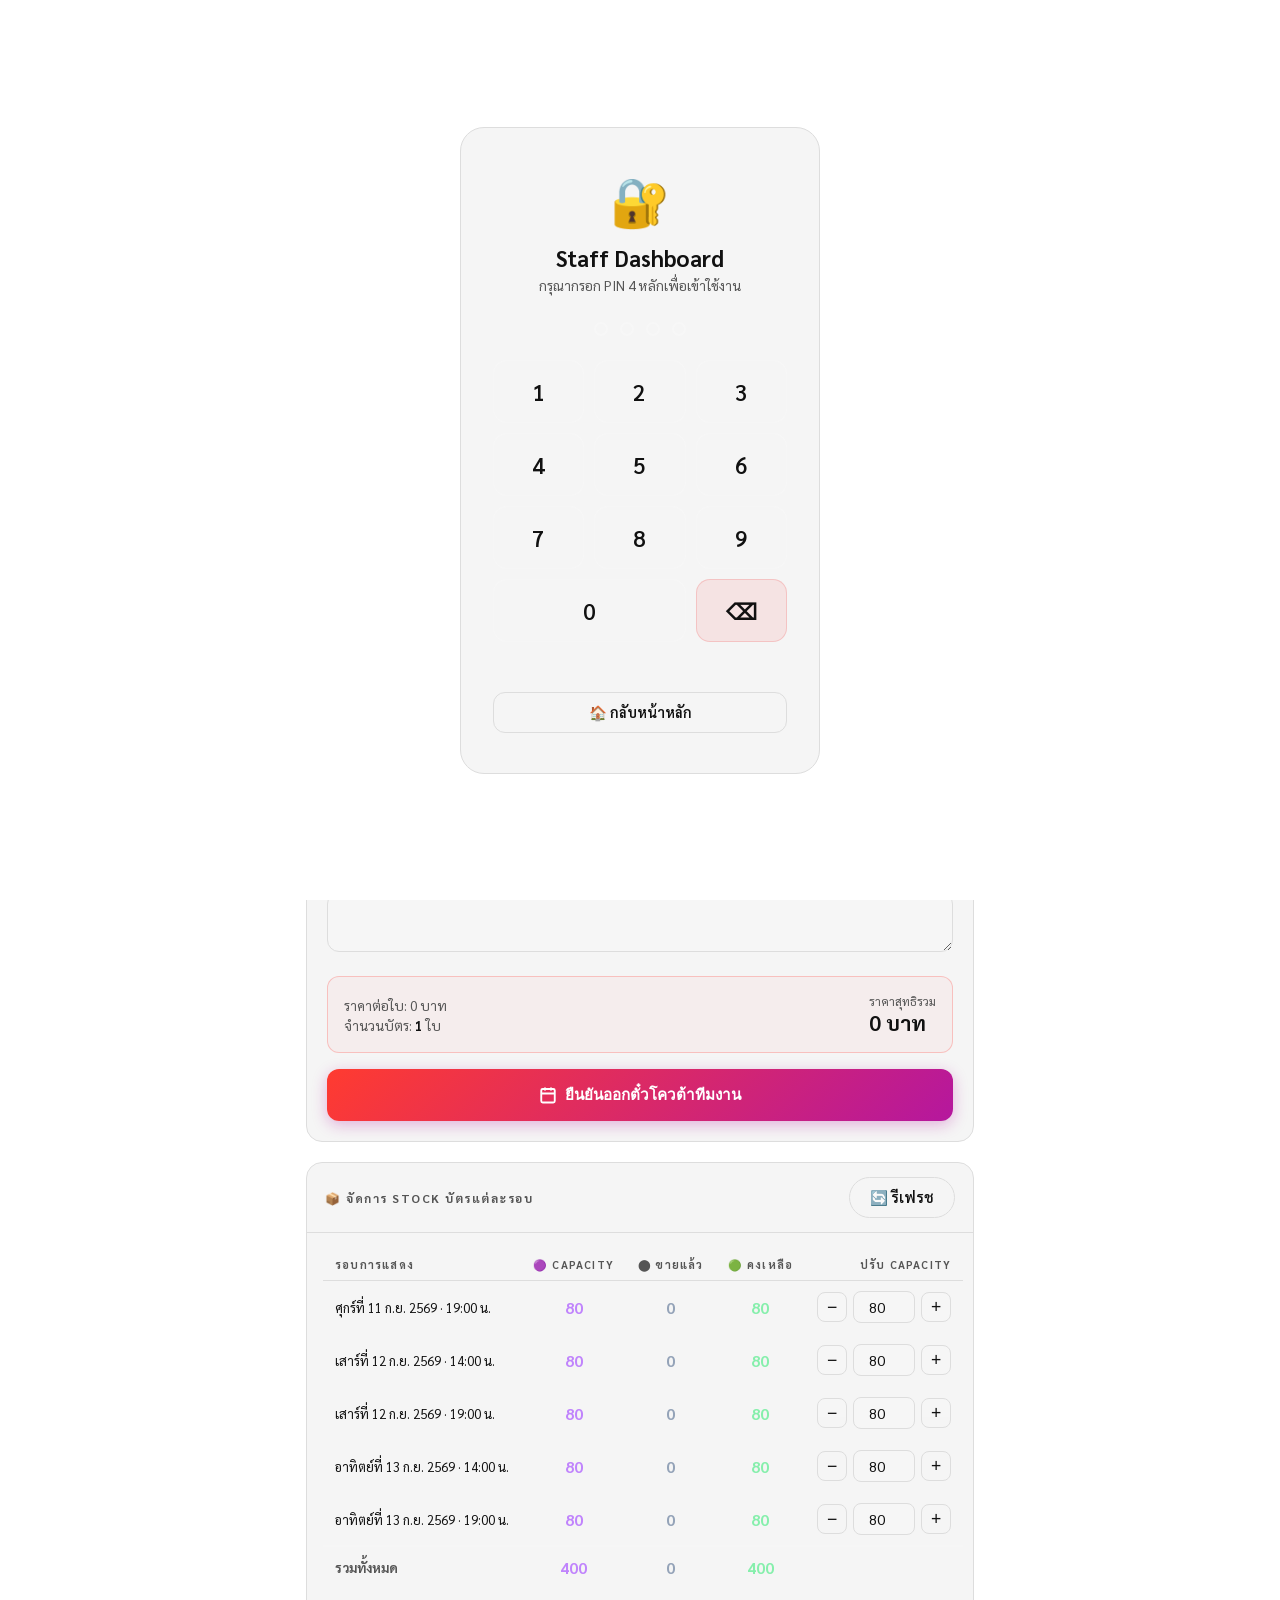
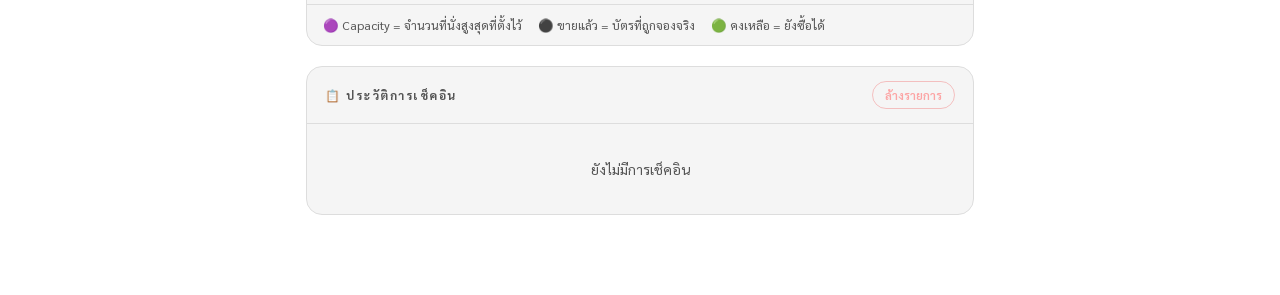
==== staff.html @ ccdaad59 "Set default capacity to 80 seats per slot across all show rounds" ====
<!DOCTYPE html>
<html lang="th">
<head>
  <meta charset="UTF-8" />
  <meta name="viewport" content="width=device-width, initial-scale=1.0" />
  <meta name="theme-color" content="#ffffff" />
  <meta name="apple-mobile-web-app-capable" content="yes" />
  <meta name="apple-mobile-web-app-status-bar-style" content="default" />
  <title>🔐 Staff Check-in — AFTER 6 มรดก 6 ตุลา</title>
  <meta name="robots" content="noindex, nofollow" />
  <link rel="preconnect" href="https://fonts.googleapis.com" />
  <link rel="preconnect" href="https://fonts.gstatic.com" crossorigin />
  <link href="https://fonts.googleapis.com/css2?family=Sarabun:wght@300;400;500;600;700&display=swap" rel="stylesheet" />
  <script src="assets/qrcodejs.min.js"></script>

  <style>
    :root {
      --bg: #ffffff; --surface: #f5f5f5; --border: #dddddd;
      --purple: #ff3b30; --purple-light: #ff6b60; --gold: #000000; --gold-light: #111111;
      --success: #22c55e; --warning: #f59e0b; --error: #ef4444;
      --text: #111111; --muted: #555555; --radius: 16px;
      --transition: all 0.3s cubic-bezier(0.4,0,0.2,1);
    }
    *, *::before, *::after { box-sizing: border-box; margin: 0; padding: 0; }
    body { font-family: 'Sarabun', sans-serif; background: var(--bg); color: var(--text); min-height: 100vh; }

    /* ══ PIN OVERLAY ══════════════════════════════════════════════ */
    #pin-overlay {
      position: fixed; inset: 0; z-index: 9999;
      background: #ffffff;
      display: flex; align-items: center; justify-content: center;
    }
    #pin-overlay.hidden { display: none; }
    .pin-box {
      width: 100%; max-width: 360px; padding: 40px 32px;
      background: var(--surface); border: 1px solid var(--border);
      border-radius: 24px; text-align: center;
      animation: pinFadeIn 0.5s ease;
    }
    @keyframes pinFadeIn { from { opacity:0; transform:translateY(20px); } to { opacity:1; transform:none; } }
    .pin-icon { font-size: 3rem; margin-bottom: 12px; }
    .pin-title { font-size: 1.4rem; font-weight: 700; color: var(--gold-light); margin-bottom: 4px; }
    .pin-sub   { font-size: 0.85rem; color: var(--muted); margin-bottom: 28px; }
    .pin-dots  { display: flex; justify-content: center; gap: 12px; margin-bottom: 24px; }
    .pin-dot   { width: 14px; height: 14px; border-radius: 50%; border: 2px solid rgba(255,255,255,0.25); background: transparent; transition: all 0.2s; }
    .pin-dot.filled { background: var(--purple-light); border-color: var(--purple-light); box-shadow: 0 0 8px rgba(155,93,229,0.6); }
    .pin-dot.error  { background: var(--error); border-color: var(--error); animation: shake 0.4s ease; }
    .pin-keypad { display: grid; grid-template-columns: repeat(3,1fr); gap: 10px; margin-bottom: 16px; }
    .pin-key { background: rgba(255,255,255,0.07); border: 1px solid rgba(255,255,255,0.1); border-radius: 14px; color: var(--text); font-family: inherit; font-size: 1.4rem; font-weight: 600; padding: 16px; cursor: pointer; transition: var(--transition); }
    .pin-key:hover  { background: rgba(155,93,229,0.2); border-color: var(--purple-light); transform: translateY(-1px); }
    .pin-key:active { transform: scale(0.95); }
    .pin-key.wide   { grid-column: span 2; }
    .pin-key.del    { background: rgba(239,68,68,0.1); border-color: rgba(239,68,68,0.2); }
    .pin-error-msg  { font-size: 0.82rem; color: #fca5a5; min-height: 20px; margin-top: 4px; opacity: 0; transition: opacity 0.2s; }
    .pin-error-msg.show { opacity: 1; }
    @keyframes shake { 0%,100%{transform:none} 20%,60%{transform:translateX(-5px)} 40%,80%{transform:translateX(5px)} }

    /* ══ HEADER ════════════════════════════════════════════════ */
    .staff-header {
      position: sticky; top: 0; z-index: 100;
      background: rgba(13,7,24,0.96); backdrop-filter: blur(20px);
      border-bottom: 1px solid var(--border); padding: 14px 20px;
      display: flex; align-items: center; justify-content: space-between; gap: 12px;
    }
    .staff-logo {
      font-size: 1rem; font-weight: 700;
      display: inline-flex; align-items: center; gap: 6px;
      position: absolute;
      left: 50%;
      top: 50%;
      transform: translate(-50%, -50%);
      white-space: nowrap;
    }
    .logo-emoji {
      -webkit-text-fill-color: initial !important;
      background: none !important;
      background-clip: initial !important;
      -webkit-background-clip: initial !important;
      display: inline-block;
    }
    .logo-text {
      color: var(--gold-light);
      display: inline-block;
    }
    .logo-short { display: none; }
    .staff-badge { background: rgba(239,68,68,0.15); border: 1px solid rgba(239,68,68,0.3); color: #fca5a5; padding: 4px 12px; border-radius: 50px; font-size: 0.72rem; font-weight: 700; }
    .staff-link  { color: var(--muted); font-size: 0.82rem; text-decoration: none; padding: 6px 14px; border: 1px solid var(--border); border-radius: 50px; transition: var(--transition); }
    .staff-link:hover { color: var(--text); border-color: var(--purple-light); }

    @media (max-width: 600px) {
      .staff-header {
        display: grid;
        grid-template-columns: 1fr 1fr;
        gap: 12px;
        padding: 12px 10px;
        position: relative;
      }
      .staff-logo {
        grid-column: 1 / -1;
        justify-content: center;
        position: static;
        transform: none;
        font-size: 1.05rem;
        margin-bottom: 2px;
      }
      .logo-full { display: inline !important; }
      .logo-short { display: none !important; }
      .staff-link { font-size: 0.75rem; padding: 4px 10px; }
      .staff-badge { font-size: 0.65rem; padding: 2px 8px; }
      .sync-badge span { display: none; }
      .sync-badge { padding: 6px; border-radius: 50%; }
    }

    /* ══ MAIN ══════════════════════════════════════════════════ */
    .staff-main { max-width: 700px; margin: 0 auto; padding: 24px 16px 80px; display: flex; flex-direction: column; gap: 20px; }

    /* ══ STATS ═════════════════════════════════════════════════ */
    .stats-bar { display: grid; grid-template-columns: repeat(4,1fr); gap: 10px; }
    @media(max-width:500px){ .stats-bar { grid-template-columns: repeat(2,1fr); } }
    .stat-card {
      background: var(--surface); border: 1px solid var(--border); border-radius: var(--radius);
      padding: 16px 12px; text-align: center; backdrop-filter: blur(10px);
      cursor: pointer; transition: var(--transition); user-select: none;
    }
    .stat-card:hover { transform: translateY(-3px); box-shadow: 0 8px 24px rgba(0,0,0,0.3); }
    .stat-card:active { transform: scale(0.97); }
    .stat-num   { font-size: 2.2rem; font-weight: 700; line-height: 1; }
    .stat-label { font-size: 0.72rem; color: var(--muted); margin-top: 4px; }
    .stat-hint  { font-size: 0.62rem; color: var(--muted); margin-top: 6px; opacity: 0.7; }
    .stat-total .stat-num     { color: #c084fc; }
    .stat-checked .stat-num   { color: #86efac; }
    .stat-remaining .stat-num { color: var(--gold-light); }
    .stat-cancelled .stat-num { color: #fca5a5; }

    /* ══ CARDS ═════════════════════════════════════════════════ */
    .card { background: var(--surface); border: 1px solid var(--border); border-radius: var(--radius); backdrop-filter: blur(10px); overflow: hidden; }
    .card-header { padding: 14px 18px; border-bottom: 1px solid var(--border); display: flex; align-items: center; justify-content: space-between; }
    .card-title  { font-size: 0.75rem; font-weight: 700; text-transform: uppercase; letter-spacing: 1.5px; color: var(--muted); }

    /* ══ SCANNER ════════════════════════════════════════════════ */
    .scanner-viewport { background: #000; min-height: 180px; display: flex; align-items: center; justify-content: center; }
    .scan-placeholder { display: flex; flex-direction: column; align-items: center; gap: 10px; color: var(--muted); text-align: center; padding: 32px; }
    .scan-placeholder svg { color: var(--purple-light); }
    .scan-placeholder p { font-size: 0.9rem; }
    #reader { width: 100%; }
    #reader video { width: 100% !important; }
    #reader img   { display: none !important; }

    /* ══ BUTTONS ════════════════════════════════════════════════ */
    .btn { display: inline-flex; align-items: center; justify-content: center; gap: 8px; border: none; border-radius: 50px; font-family: inherit; font-size: 0.9rem; font-weight: 600; cursor: pointer; transition: var(--transition); padding: 10px 20px; }
    .btn-scan { background: linear-gradient(135deg, var(--purple), var(--purple-light)); color: white; }
    .btn-scan:hover { transform: translateY(-1px); box-shadow: 0 6px 20px rgba(107,53,176,0.4); }
    .btn-scan.stop { background: linear-gradient(135deg,#dc2626,#ef4444); }
    .btn-check { background: var(--surface); border: 1px solid var(--border); color: var(--text); }
    .btn-check:hover { border-color: var(--purple-light); background: rgba(155,93,229,0.1); }
    .btn-danger { background: transparent; border: 1px solid rgba(239,68,68,0.3); color: #fca5a5; font-size: 0.75rem; padding: 5px 12px; }
    .btn-danger:hover { background: rgba(239,68,68,0.1); }
    .btn-edit   { background: rgba(212,160,23,0.12); border: 1px solid rgba(212,160,23,0.3); color: var(--gold-light); font-size: 0.8rem; padding: 6px 14px; }
    .btn-edit:hover { background: rgba(212,160,23,0.2); }
    .btn-save   { background: linear-gradient(135deg,#16a34a,#22c55e); color: white; padding: 10px 24px; }
    .btn-save:hover { transform: translateY(-1px); box-shadow: 0 4px 16px rgba(34,197,94,0.3); }
    .btn-cancel-edit { background: transparent; border: 1px solid var(--border); color: var(--muted); padding: 10px 20px; }
    .btn-cancel-edit:hover { border-color: var(--purple-light); color: var(--text); }
    .btn-restore { background: rgba(34,197,94,0.12); border: 1px solid rgba(34,197,94,0.3); color: #86efac; font-size: 0.8rem; padding: 6px 14px; }
    .btn-restore:hover { background: rgba(34,197,94,0.2); }
    /* Per-ticket action buttons */
    .ticket-status-actions { display: flex; gap: 6px; flex-wrap: wrap; align-items: center; flex-shrink: 0; }
    .btn-tkt { display: inline-flex; align-items: center; gap: 4px; border: 1px solid; border-radius: 50px; font-family: inherit; font-size: 0.7rem; font-weight: 600; padding: 4px 10px; cursor: pointer; transition: var(--transition); white-space: nowrap; }
    .btn-tkt-checkin  { background: rgba(34,197,94,0.12);  border-color: rgba(34,197,94,0.3);  color: #86efac; }
    .btn-tkt-checkin:hover  { background: rgba(34,197,94,0.25); }
    .btn-tkt-undo     { background: rgba(245,158,11,0.12); border-color: rgba(245,158,11,0.3); color: #fde68a; }
    .btn-tkt-undo:hover     { background: rgba(245,158,11,0.25); }
    .btn-tkt-cancel   { background: rgba(239,68,68,0.1);   border-color: rgba(239,68,68,0.25); color: #fca5a5; }
    .btn-tkt-cancel:hover   { background: rgba(239,68,68,0.2); }
    .btn-tkt-restore  { background: rgba(107,53,176,0.15); border-color: rgba(155,93,229,0.3); color: #c084fc; }
    .btn-tkt-restore:hover  { background: rgba(107,53,176,0.3); }

    /* ══ MANUAL INPUT ═══════════════════════════════════════════ */
    .manual-row { display: flex; gap: 10px; padding: 14px 18px; border-top: 1px solid var(--border); }
    .manual-row input { flex: 1; background: rgba(255,255,255,0.05); border: 1.5px solid var(--border); border-radius: 12px; padding: 11px 14px; color: var(--text); font-family: inherit; font-size: 0.9rem; outline: none; transition: var(--transition); }
    .manual-row input:focus { border-color: var(--purple-light); box-shadow: 0 0 0 3px rgba(155,93,229,0.15); }
    .manual-row input::placeholder { color: var(--muted); }

    /* ══ RESULT ═════════════════════════════════════════════════ */
    .result-card { border-radius: var(--radius); padding: 24px; text-align: center; display: flex; flex-direction: column; align-items: center; gap: 14px; border: 1px solid; animation: slideIn 0.3s ease; }
    @keyframes slideIn { from{opacity:0;transform:translateY(12px)} to{opacity:1;transform:none} }
    .result-card.ok  { background: rgba(34,197,94,0.08);  border-color: rgba(34,197,94,0.3); }
    .result-card.dup { background: rgba(245,158,11,0.08); border-color: rgba(245,158,11,0.3); }
    .result-card.err { background: rgba(239,68,68,0.08);  border-color: rgba(239,68,68,0.3); }
    .result-icon  { font-size: 3.5rem; line-height: 1; }
    .result-title { font-size: 1.4rem; font-weight: 700; }
    .result-card.ok  .result-title { color: #86efac; }
    .result-card.dup .result-title { color: #fde68a; }
    .result-card.err .result-title { color: #fca5a5; }
    .result-table { background: rgba(255,255,255,0.05); border-radius: 12px; width: 100%; overflow: hidden; }
    .result-row { display: flex; justify-content: space-between; align-items: center; padding: 10px 16px; border-bottom: 1px solid rgba(255,255,255,0.05); font-size: 0.88rem; }
    .result-row:last-child { border-bottom: none; }
    .result-row span:first-child { color: var(--muted); }
    .result-row strong { font-weight: 600; text-align: right; }

    /* ══ LOG ════════════════════════════════════════════════════ */
    .log-list  { max-height: 320px; overflow-y: auto; }
    .log-item  { display: flex; align-items: center; gap: 12px; padding: 11px 18px; border-bottom: 1px solid rgba(255,255,255,0.04); font-size: 0.84rem; animation: slideIn 0.2s ease; }
    .log-item:last-child { border-bottom: none; }
    .log-dot   { width: 9px; height: 9px; border-radius: 50%; flex-shrink: 0; }
    .log-dot.ok  { background: var(--success); }
    .log-dot.dup { background: var(--warning); }
    .log-dot.err { background: var(--error); }
    .log-info  { flex: 1; min-width: 0; }
    .log-name  { font-weight: 600; white-space: nowrap; overflow: hidden; text-overflow: ellipsis; }
    .log-sub   { font-size: 0.76rem; color: var(--muted); }
    .log-meta  { flex-shrink: 0; text-align: right; }
    .log-time  { font-size: 0.74rem; color: var(--muted); }
    .log-status { font-size: 0.7rem; }
    .log-empty { padding: 36px; text-align: center; color: var(--muted); font-size: 0.88rem; }

    /* ══ SYNC BADGE ═════════════════════════════════════════════ */
    .sync-badge { display: inline-flex; align-items: center; gap: 5px; font-size: 0.72rem; padding: 3px 10px; border-radius: 50px; }
    .sync-badge.on  { background: rgba(34,197,94,0.15); color: #86efac; border: 1px solid rgba(34,197,94,0.3); }
    .sync-badge.off { background: rgba(107,53,176,0.15); color: #c084fc; border: 1px solid rgba(107,53,176,0.3); }
    .sync-dot { width: 6px; height: 6px; border-radius: 50%; }
    .sync-badge.on  .sync-dot { background: var(--success); animation: pulse 2s infinite; }
    .sync-badge.off .sync-dot { background: #9b5de5; }
    @keyframes pulse { 0%,100%{opacity:1} 50%{opacity:0.3} }

    /* ══ LIST MODAL ═════════════════════════════════════════════ */
    #modal-overlay {
      position: fixed; inset: 0; z-index: 400;
      background: rgba(0,0,0,0.82); backdrop-filter: blur(8px);
      display: none; align-items: flex-start; justify-content: center;
      padding: 20px 16px 40px; overflow-y: auto;
    }
    #modal-overlay.open { display: flex; animation: fadeIn 0.25s ease; }
    @keyframes fadeIn { from{opacity:0} to{opacity:1} }
    .modal-box {
      width: 100%; max-width: 620px;
      background: #141414;
      border: 1px solid #2e2e2e;
      border-radius: 20px;
      overflow: hidden;
      box-shadow: 0 20px 50px rgba(0,0,0,0.9);
      animation: modalSlide 0.3s ease;
      margin: auto;
      color: #ffffff;
    }
    @keyframes modalSlide { from{opacity:0;transform:translateY(20px)} to{opacity:1;transform:none} }
    .modal-header {
      display: flex; align-items: center; justify-content: space-between;
      padding: 18px 20px;
      background: #1c1c1c;
      border-bottom: 1px solid #282828;
    }
    .modal-title  { font-size: 1.05rem; font-weight: 700; color: #ffffff; }
    .modal-close  {
      background: #2a2a2a; border: 1px solid #3a3a3a;
      border-radius: 50%; width: 34px; height: 34px;
      cursor: pointer; color: #ffffff; font-size: 1.1rem;
      display: flex; align-items: center; justify-content: center;
      transition: var(--transition);
    }
    .modal-close:hover { background: #ff3b30; border-color: #ff3b30; color: #ffffff; }
    .modal-filter {
      display: flex; gap: 8px; padding: 14px 16px;
      background: #141414;
      border-bottom: 1px solid #222222;
    }
    .modal-search {
      flex: 1; background: #1f1f1f;
      border: 1px solid #383838;
      border-radius: 10px; padding: 10px 14px;
      color: #ffffff; font-family: inherit; font-size: 0.9rem;
      outline: none; transition: var(--transition);
    }
    .modal-search:focus { border-color: #ff3b30; box-shadow: 0 0 0 3px rgba(255,59,48,0.2); }
    .modal-search::placeholder { color: #888888; }
    .customer-list { max-height: 54vh; overflow-y: auto; background: #141414; }
    /* Show filter */
    .modal-show-filter {
      display: flex; align-items: center; gap: 8px;
      padding: 10px 16px 12px;
      background: #181818;
      border-bottom: 1px solid #222222;
    }
    .modal-show-select {
      flex: 1; background: #222222;
      border: 1px solid #383838;
      border-radius: 10px; padding: 9px 12px;
      color: #ffffff; font-family: inherit; font-size: 0.88rem;
      outline: none; cursor: pointer; transition: var(--transition);
    }
    .modal-show-select:focus { border-color: #ff3b30; }
    .modal-show-select option { background: #1e1e1e; color: #ffffff; }
    .modal-sort-hint { font-size: 0.72rem; color: #888888; white-space: nowrap; flex-shrink: 0; }
    .customer-item {
      display: flex; align-items: center; gap: 14px;
      padding: 15px 20px; border-bottom: 1px solid #222222;
      transition: background 0.2s; cursor: pointer;
    }
    .customer-item:last-child { border-bottom: none; }
    .customer-item:hover { background: rgba(255,255,255,0.06); }
    .customer-item:hover .customer-arrow { opacity: 1; color: #ffffff; }
    .customer-avatar {
      width: 44px; height: 44px; border-radius: 50%;
      display: flex; align-items: center; justify-content: center;
      font-weight: 700; font-size: 1.05rem; flex-shrink: 0;
    }
    .avatar-checked { background: rgba(34,197,94,0.2); color: #86efac; border: 1px solid rgba(34,197,94,0.4); }
    .avatar-pending { background: rgba(255,255,255,0.1); color: #ffffff; border: 1px solid rgba(255,255,255,0.25); }
    .customer-info { flex: 1; min-width: 0; }
    .customer-name {
      font-weight: 600; font-size: 0.96rem;
      color: #ffffff;
      white-space: nowrap; overflow: hidden; text-overflow: ellipsis;
    }
    .customer-meta { font-size: 0.82rem; color: #cccccc; margin-top: 3px; font-weight: 400; }
    .customer-tid  { font-family: monospace; font-size: 0.72rem; color: #888888; margin-top: 3px; }
    .customer-status { flex-shrink: 0; text-align: right; }
    .customer-arrow  { flex-shrink: 0; color: #888888; opacity: 0.4; transition: opacity 0.2s; font-size: 1.1rem; }
    .status-pill { display: inline-block; padding: 4px 12px; border-radius: 50px; font-size: 0.72rem; font-weight: 700; }
    .status-pill.checked   { background: rgba(34,197,94,0.15);  color: #86efac; border: 1px solid rgba(34,197,94,0.4); }
    .status-pill.pending   { background: rgba(255,255,255,0.12); color: #f1f5f9; border: 1px solid rgba(255,255,255,0.25); }
    .status-pill.cancelled { background: rgba(239,68,68,0.15);  color: #fca5a5; border: 1px solid rgba(239,68,68,0.35); }
    .checkin-time { font-size: 0.7rem; color: #888888; margin-top: 4px; }
    .modal-empty { padding: 48px; text-align: center; color: #888888; font-size: 0.9rem; }
    .modal-count { padding: 12px 20px; font-size: 0.82rem; color: #aaaaaa; border-top: 1px solid #222222; background: #181818; text-align: right; }

    /* ══ DETAIL MODAL ═══════════════════════════════════════════ */
    #detail-overlay {
      position: fixed; inset: 0; z-index: 500;
      background: rgba(0,0,0,0.85); backdrop-filter: blur(8px);
      display: none; align-items: flex-start; justify-content: center;
      padding: 20px 16px 60px; overflow-y: auto;
    }
    #detail-overlay.open { display: flex; animation: fadeIn 0.2s ease; }
    .detail-box {
      width: 100%; max-width: 600px;
      background: #141414;
      border: 1px solid #2e2e2e;
      border-radius: 22px;
      overflow: hidden;
      box-shadow: 0 24px 54px rgba(0,0,0,0.92);
      animation: modalSlide 0.3s ease;
      margin: auto;
      color: #ffffff;
    }
    .detail-header {
      display: flex; align-items: center; justify-content: space-between;
      padding: 16px 20px;
      background: #1c1c1c;
      border-bottom: 1px solid #282828;
    }
    .detail-header-title { font-size: 0.98rem; font-weight: 700; color: #ffffff; }
    .detail-header-actions { display: flex; gap: 8px; align-items: center; }

    /* Profile section */
    .detail-profile {
      display: flex; align-items: center; gap: 16px;
      padding: 20px; border-bottom: 1px solid #222222;
      background: #181818;
    }
    .detail-avatar {
      width: 64px; height: 64px; border-radius: 50%;
      display: flex; align-items: center; justify-content: center;
      font-size: 1.6rem; font-weight: 700;
      background: rgba(255,59,48,0.15);
      border: 2px solid rgba(255,59,48,0.4);
      color: #ff6b60;
      flex-shrink: 0;
    }
    .detail-profile-info h2 { font-size: 1.15rem; font-weight: 700; color: #ffffff; margin-bottom: 4px; }
    .detail-profile-info p  { font-size: 0.86rem; color: #cccccc; }

    /* Info rows */
    .detail-section { padding: 16px 20px; border-bottom: 1px solid #222222; }
    .detail-section-title { font-size: 0.72rem; font-weight: 700; text-transform: uppercase; letter-spacing: 1.5px; color: #888888; margin-bottom: 12px; }
    .detail-row { display: flex; justify-content: space-between; align-items: flex-start; padding: 8px 0; border-bottom: 1px solid #1f1f1f; font-size: 0.88rem; gap: 12px; }
    .detail-row:last-child { border-bottom: none; }
    .detail-row .dr-label { color: #999999; flex-shrink: 0; }
    .detail-row .dr-val   { font-weight: 600; color: #ffffff; text-align: right; word-break: break-all; }
    .detail-row .dr-mono  { font-family: monospace; font-size: 0.8rem; color: #eeeeee; }

    /* Ticket list in detail */
    .detail-ticket-item {
      display: flex; align-items: center; justify-content: space-between;
      padding: 12px 14px;
      background: #1d1d1d;
      border: 1px solid #2c2c2c;
      border-radius: 10px; margin-bottom: 8px; gap: 10px;
    }
    .detail-ticket-item:last-child { margin-bottom: 0; }
    .detail-ticket-num  { font-family: monospace; font-size: 0.8rem; color: #888888; }
    .detail-ticket-id   { font-family: monospace; font-size: 0.78rem; color: #ffffff; font-weight: 600; flex: 1; min-width: 0; overflow: hidden; text-overflow: ellipsis; white-space: nowrap; }

    /* Slip image */
    .detail-slip-img { max-width: 100%; border-radius: 12px; border: 1px solid #333333; display: block; cursor: zoom-in; }
    .slip-thumb-wrap { padding: 12px 20px 20px; }

    /* Edit form */
    .edit-form { padding: 20px; display: flex; flex-direction: column; gap: 14px; background: #141414; }
    .edit-form-group label { display: block; font-size: 0.82rem; color: #cccccc; margin-bottom: 6px; font-weight: 600; }
    .edit-form-group input,
    .edit-form-group select,
    .edit-form-group textarea {
      width: 100%; background: #1e1e1e; border: 1.5px solid #383838;
      border-radius: 10px; padding: 10px 14px; color: #ffffff; font-family: inherit;
      font-size: 0.92rem; outline: none; transition: var(--transition);
    }
    .edit-form-group input:focus,
    .edit-form-group select:focus,
    .edit-form-group textarea:focus { border-color: #ff3b30; box-shadow: 0 0 0 3px rgba(255,59,48,0.2); }
    .edit-form-group select option { background: #1e1e1e; color: #ffffff; }
    .edit-form-group textarea { resize: vertical; min-height: 80px; }
    .edit-form-actions { display: flex; gap: 10px; padding-top: 4px; }
    .edit-note { font-size: 0.8rem; color: #cccccc; padding: 10px 14px; background: #1c1c1c; border-radius: 10px; border: 1px solid #333333; }

    /* ══ STOCK TABLE ═════════════════════════════════════════════════ */
    .stock-wrap { padding: 16px; overflow-x: auto; }
    .stock-table { width: 100%; border-collapse: collapse; font-size: 0.84rem; }
    .stock-table th { padding: 8px 12px; text-align: left; font-size: 0.68rem; font-weight: 700;
      text-transform: uppercase; letter-spacing: 1.2px; color: var(--muted);
      border-bottom: 1px solid var(--border); white-space: nowrap; }
    .stock-table td { padding: 10px 12px; border-bottom: 1px solid rgba(255,255,255,0.04); vertical-align: middle; }
    .stock-table tr:last-child td { border-bottom: none; }
    .stock-row-full td { opacity: 0.6; }
    .stock-label { font-size: 0.82rem; white-space: nowrap; }
    .stock-num { text-align: center; font-weight: 700; font-size: 1rem; }
    .stock-cap  { color: #c084fc; }
    .stock-sold { color: #94a3b8; }
    .stock-ok   { color: #86efac; }
    .stock-low  { color: var(--gold-light); }
    .stock-zero { color: #fca5a5; }
    .stock-actions { display: flex; align-items: center; gap: 6px; justify-content: flex-end; }
    .btn-stock-adj {
      width: 30px; height: 30px; border-radius: 8px; border: 1px solid var(--border);
      background: rgba(255,255,255,0.06); color: var(--text); font-size: 1.1rem;
      cursor: pointer; display: flex; align-items: center; justify-content: center;
      transition: var(--transition); flex-shrink: 0;
    }
    .btn-stock-adj:hover { background: rgba(155,93,229,0.2); border-color: var(--purple-light); }
    .stock-input {
      width: 62px; background: rgba(255,255,255,0.05); border: 1.5px solid var(--border);
      border-radius: 8px; padding: 6px 8px; color: var(--text); font-family: inherit;
      font-size: 0.9rem; text-align: center; outline: none; transition: var(--transition);
    }
    .stock-input:focus { border-color: var(--purple-light); }
    .stock-soldout-badge {
      display: inline-block; padding: 2px 8px; border-radius: 50px;
      font-size: 0.65rem; font-weight: 700; background: rgba(239,68,68,0.15);
      color: #fca5a5; border: 1px solid rgba(239,68,68,0.25); margin-left: 6px;
    }
    .stock-footer { padding: 12px 16px; border-top: 1px solid var(--border);
      font-size: 0.78rem; color: var(--muted); display: flex; gap: 16px; flex-wrap: wrap; }
    .stock-footer span { display: flex; align-items: center; gap: 5px; }
    /* Quota Booking Form styling */
    .booking-form {
      display: grid;
      grid-template-columns: 1fr 1fr;
      gap: 16px;
      padding: 20px;
    }
    @media (max-width: 768px) {
      .booking-form {
        grid-template-columns: 1fr;
      }
    }
    .booking-group {
      display: flex;
      flex-direction: column;
      gap: 6px;
    }
    .booking-group.full-width {
      grid-column: 1 / -1;
    }
    .booking-group label {
      font-size: 0.85rem;
      font-weight: 600;
      color: var(--text-secondary);
    }
    .booking-group input,
    .booking-group select,
    .booking-group textarea {
      background: rgba(255,255,255,0.05);
      border: 1.5px solid var(--border);
      border-radius: 12px;
      padding: 11px 14px;
      color: var(--text);
      font-family: inherit;
      font-size: 0.9rem;
      outline: none;
      transition: var(--transition);
      width: 100%;
    }
    .booking-group input:focus,
    .booking-group select:focus,
    .booking-group textarea:focus {
      border-color: #ff3b30;
      box-shadow: 0 0 0 3px rgba(255, 59, 48, 0.15);
    }
    .booking-group textarea {
      resize: vertical;
    }
    .booking-price-calc {
      background: rgba(255, 59, 48, 0.04);
      border: 1px solid rgba(255, 59, 48, 0.25);
      border-radius: 12px;
      padding: 16px;
      display: flex;
      justify-content: space-between;
      align-items: center;
      grid-column: 1 / -1;
      margin-top: 8px;
    }
    .price-calc-details {
      display: flex;
      flex-direction: column;
      gap: 2px;
    }
    .price-calc-row {
      font-size: 0.85rem;
      color: var(--muted);
    }
    .price-calc-row strong {
      color: var(--text);
    }
    .price-calc-total {
      font-size: 1.3rem;
      font-weight: 700;
      color: var(--gold-light);
    }
    .btn-booking-submit {
      grid-column: 1 / -1;
      width: 100%;
      padding: 14px;
      font-size: 0.95rem;
      font-weight: 700;
      border-radius: 12px;
      border: none;
      background: linear-gradient(135deg, var(--purple) 0%, #b5179e 100%);
      color: #fff;
      cursor: pointer;
      display: flex;
      align-items: center;
      justify-content: center;
      gap: 8px;
      transition: var(--transition);
      box-shadow: 0 4px 15px rgba(181, 23, 158, 0.3);
    }
    .btn-booking-submit:hover {
      transform: translateY(-2px);
      box-shadow: 0 6px 20px rgba(181, 23, 158, 0.5);
    }
    .btn-booking-submit:active {
      transform: scale(0.98);
    }
    /* Switch toggle styling */
    .switch input:checked + .slider {
      background-color: var(--success);
      border-color: var(--success);
    }
    .switch .slider:before {
      position: absolute;
      content: "";
      height: 18px;
      width: 18px;
      left: 3px;
      bottom: 2.5px;
      background-color: white;
      border-radius: 50%;
      transition: .4s;
    }
    .switch input:checked + .slider:before {
      transform: translateX(23px);
    }
  </style>
</head>
<body>

<!-- ══ PIN OVERLAY ══════════════════════════════════════════════════════════ -->
<div id="pin-overlay">
  <div class="pin-box">
    <div class="pin-icon">🔐</div>
    <div class="pin-title">Staff Dashboard</div>
    <div class="pin-sub">กรุณากรอก PIN 4 หลักเพื่อเข้าใช้งาน</div>
    <div class="pin-dots" id="pin-dots">
      <div class="pin-dot" id="pd-0"></div><div class="pin-dot" id="pd-1"></div>
      <div class="pin-dot" id="pd-2"></div><div class="pin-dot" id="pd-3"></div>
    </div>
    <div class="pin-keypad">
      <button class="pin-key" onclick="pinPress('1')">1</button>
      <button class="pin-key" onclick="pinPress('2')">2</button>
      <button class="pin-key" onclick="pinPress('3')">3</button>
      <button class="pin-key" onclick="pinPress('4')">4</button>
      <button class="pin-key" onclick="pinPress('5')">5</button>
      <button class="pin-key" onclick="pinPress('6')">6</button>
      <button class="pin-key" onclick="pinPress('7')">7</button>
      <button class="pin-key" onclick="pinPress('8')">8</button>
      <button class="pin-key" onclick="pinPress('9')">9</button>
      <button class="pin-key wide" onclick="pinPress('0')">0</button>
      <button class="pin-key del"  onclick="pinDel()">⌫</button>
    </div>
    <div class="pin-error-msg" id="pin-error-msg">รหัสไม่ถูกต้อง กรุณาลองใหม่</div>
    <a href="index.html" class="btn btn-check" style="width:100%; border-radius:12px; margin-top:14px; text-decoration:none; display:inline-flex; align-items:center; justify-content:center; gap:8px;">🏠 กลับหน้าหลัก</a>
  </div>
</div>

<!-- ══ LIST MODAL ═══════════════════════════════════════════════════════════ -->
<div id="modal-overlay" onclick="handleModalBgClick(event)">
  <div class="modal-box" id="modal-box">
    <div class="modal-header">
      <div class="modal-title" id="modal-title">รายชื่อลูกค้า</div>
      <button class="modal-close" onclick="closeModal()">✕</button>
    </div>
    <div class="modal-filter">
      <input class="modal-search" id="modal-search" type="text"
             placeholder="🔍 ค้นหาชื่อ / เบอร์ / รหัสบัตร" oninput="filterCustomers()" />
    </div>
    <div class="modal-show-filter">
      <select id="modal-show-select" class="modal-show-select" onchange="filterCustomers()">
        <option value="all">📅 ทุกรอบ</option>
      </select>
      <span class="modal-sort-hint">⏱ เรียงตามวันซื้อ</span>
    </div>
    <div class="customer-list" id="customer-list"></div>
    <div class="modal-count"  id="modal-count"></div>
  </div>
</div>

<!-- ══ DETAIL MODAL ══════════════════════════════════════════════════════════ -->
<div id="detail-overlay" onclick="handleDetailBgClick(event)">
  <div class="detail-box" id="detail-box">
    <div class="detail-header">
      <button class="btn btn-cancel-edit" style="padding:6px 14px;border-radius:50px;font-size:0.82rem" onclick="closeDetailModal()">← กลับ</button>
      <div class="detail-header-title" id="detail-header-title">รายละเอียดลูกค้า</div>
      <div class="detail-header-actions">
        <button class="btn btn-restore" id="btn-restore-order" onclick="confirmRestoreOrder()" style="display:none">♻️ กู้คืน</button>
        <button class="btn btn-danger" id="btn-delete-order" onclick="confirmDeleteOrderPermanently()" style="display:none;background:#ef4444;border-color:#dc2626;color:#fff;font-size:0.8rem;padding:6px 14px">🗑️ ลบถาวร</button>
        <button class="btn btn-danger" id="btn-cancel-order" onclick="confirmCancelOrder()" style="font-size:0.8rem;padding:6px 14px">🚫 ยกเลิก</button>
        <button class="btn btn-edit" id="btn-edit-toggle" onclick="toggleEditMode()">✏️ แก้ไข</button>
      </div>
    </div>

    <!-- VIEW MODE -->
    <div id="detail-view-mode">
      <!-- Cancelled notice banner (shown when order is cancelled) -->
      <div id="dv-cancelled-banner" style="display:none;background:rgba(239,68,68,0.12);border-bottom:1px solid rgba(239,68,68,0.3);padding:12px 20px;color:#fca5a5;font-size:0.85rem;font-weight:600;gap:8px;align-items:center">
        🚫 ออร์เดอร์นี้ถูกยกเลิกแล้ว — กดปุ่ม ♻️ กู้คืน เพื่อเปิดใช้งานใหม่
      </div>
      <div class="detail-profile">
        <div class="detail-avatar" id="dv-avatar">?</div>
        <div class="detail-profile-info">
          <h2 id="dv-name">—</h2>
          <p id="dv-phone">—</p>
          <p id="dv-email" style="margin-top:2px"></p>
        </div>
      </div>

      <div class="detail-section">
        <div class="detail-section-title">📋 ข้อมูลคำสั่งซื้อ</div>
        <div class="detail-row"><span class="dr-label">รหัสคำสั่งซื้อ</span><span class="dr-val dr-mono" id="dv-orderid">—</span></div>
        <div class="detail-row"><span class="dr-label">รอบการแสดง</span><span class="dr-val" id="dv-showdate">—</span></div>
        <div class="detail-row"><span class="dr-label">ประเภทบัตร</span><span class="dr-val" id="dv-type">—</span></div>
        <div class="detail-row"><span class="dr-label">จำนวน</span><span class="dr-val" id="dv-qty">—</span></div>
        <div class="detail-row"><span class="dr-label">ราคารวม</span><span class="dr-val" id="dv-total">—</span></div>
        <div class="detail-row" id="dv-note-row" style="display:none"><span class="dr-label">หมายเหตุ</span><span class="dr-val" id="dv-note">—</span></div>
        <div class="detail-row"><span class="dr-label">วันที่จอง</span><span class="dr-val" id="dv-timestamp">—</span></div>
      </div>

      <div class="detail-section" id="dv-tickets-section">
        <div class="detail-section-title">🎫 บัตรในออร์เดอร์</div>
        <div id="dv-tickets-list"></div>
      </div>

      <div class="detail-section" id="dv-slip-section" style="display:none">
        <div class="detail-section-title">🧾 สลิปการโอนเงิน</div>
        <div class="slip-thumb-wrap" style="padding:0">
          <img id="dv-slip-img" class="detail-slip-img" src="" alt="สลิป" onclick="openSlipFull(this.src)" />
        </div>
      </div>
    </div>

    <!-- EDIT MODE -->
    <div id="detail-edit-mode" style="display:none">
      <div class="edit-form">
        <div class="edit-note">⚠️ การแก้ไขจะอัปเดตข้อมูลใน localStorage และมีผลต่อทุกบัตรในออร์เดอร์นี้</div>

        <div class="edit-form-group">
          <label>ชื่อ–นามสกุล</label>
          <input type="text" id="edit-name" />
        </div>
        <div class="edit-form-group">
          <label>เบอร์โทรศัพท์</label>
          <input type="tel" id="edit-phone" />
        </div>
        <div class="edit-form-group">
          <label>อีเมล</label>
          <input type="email" id="edit-email" />
        </div>
        <div class="edit-form-group">
          <label>หมายเหตุ</label>
          <textarea id="edit-note"></textarea>
        </div>
        <div class="edit-form-group">
          <label>ประเภทบัตร</label>
          <select id="edit-type">
            <option value="QT SPON">🎟️ QT SPON (0 บาท)</option>
            <option value="QT FREE">🎟️ QT FREE (0 บาท)</option>
            <option value="QT DISCOUNT">🎟️ QT DISCOUNT (590 บาท)</option>
            <option value="บัตรปกติ">🎭 บัตรปกติ (790 บาท)</option>
            <option value="Early Bird">🐦 Early Bird (590 บาท)</option>
            <option value="บัตรโควต้า">🎟️ บัตรโควต้า (0 บาท)</option>
          </select>
        </div>
        <div class="edit-form-group">
          <label>รอบการแสดง</label>
          <select id="edit-showdate"><!-- populated by JS --></select>
        </div>

        <div class="edit-form-actions">
          <button class="btn btn-save" onclick="saveCustomerEdit()">💾 บันทึกการแก้ไข</button>
          <button class="btn btn-cancel-edit" onclick="cancelEdit()">ยกเลิก</button>
        </div>
      </div>
    </div>
  </div>
</div>

<!-- ══ SLIP FULLSCREEN ══════════════════════════════════════════════════════ -->
<div id="slip-full-overlay" style="display:none;position:fixed;inset:0;z-index:600;background:rgba(0,0,0,0.92);display:none;align-items:center;justify-content:center;cursor:zoom-out" onclick="closeSlipFull()">
  <img id="slip-full-img" style="max-width:95vw;max-height:95vh;border-radius:12px;object-fit:contain" src="" alt="slip" />
</div>

<!-- ══ HEADER ════════════════════════════════════════════════════════════════ -->
<header class="staff-header">
  <div class="staff-logo">
    <span class="logo-emoji">🎭</span>
    <span class="logo-text logo-full">AFTER 6 มรดก 6 ตุลา</span>
    <span class="logo-text logo-short">AFTER 6</span>
  </div>
  <div style="display:flex;gap:8px;align-items:center;flex-wrap:wrap">
    <button id="btn-cloud-sync" onclick="syncAllFromSheets()" class="staff-link" style="background:rgba(255,255,255,0.08); border:1px solid rgba(255,255,255,0.2); color:#fff; display:inline-flex; align-items:center; gap:6px; cursor:pointer; font-family:inherit; padding:6px 14px; border-radius:50px; font-size:0.8rem; font-weight:600; transition:all 0.2s">
      🔄 ซิงค์ข้อมูล Sheets
    </button>
    <div id="sync-indicator" class="sync-badge off">
      <div class="sync-dot"></div><span>โหมดออฟไลน์</span>
    </div>
  </div>
  <div style="display:flex;gap:8px;align-items:center">
    <a href="index.html" class="staff-link">🏠 กลับหน้าหลัก</a>
    <span class="staff-badge">🔐 STAFF</span>
  </div>
</header>

<main class="staff-main">

  <!-- STATS (clickable) -->
  <div class="stats-bar">
    <div class="stat-card stat-total" onclick="openModal('all')">
      <div class="stat-num" id="stat-total">0</div>
      <div class="stat-label">บัตรทั้งหมด</div>
      <div class="stat-hint">👆 แตะดูรายชื่อ</div>
    </div>
    <div class="stat-card stat-checked" onclick="openModal('checked')">
      <div class="stat-num" id="stat-checked">0</div>
      <div class="stat-label">เช็คอินแล้ว</div>
      <div class="stat-hint">👆 แตะดูรายชื่อ</div>
    </div>
    <div class="stat-card stat-remaining" onclick="openModal('pending')">
      <div class="stat-num" id="stat-remaining">0</div>
      <div class="stat-label">ยังไม่เข้างาน</div>
      <div class="stat-hint">👆 แตะดูรายชื่อ</div>
    </div>
    <div class="stat-card stat-cancelled" onclick="openModal('cancelled')">
      <div class="stat-num" id="stat-cancelled">0</div>
      <div class="stat-label">ยกเลิกแล้ว</div>
      <div class="stat-hint">👆 แตะดูรายชื่อ</div>
    </div>
  </div>

  <!-- SCANNER -->
  <div class="card">
    <div class="card-header">
      <span class="card-title">📷 สแกน QR Code</span>
      <button class="btn btn-scan" id="btn-toggle" onclick="toggleScanner()">📷 เปิดกล้องสแกน</button>
    </div>
    <div class="scanner-viewport" id="scanner-viewport">
      <div class="scan-placeholder" id="scan-placeholder">
        <svg width="52" height="52" viewBox="0 0 24 24" fill="none" stroke="currentColor" stroke-width="1.2">
          <path d="M3 7V5a2 2 0 0 1 2-2h2M17 3h2a2 2 0 0 1 2 2v2M21 17v2a2 2 0 0 1-2 2h-2M7 21H5a2 2 0 0 1-2-2v-2"/>
          <rect x="7" y="7" width="10" height="10" rx="1"/>
        </svg>
        <p>กดปุ่มเพื่อเปิดกล้อง<br/>หรือพิมพ์รหัสบัตรด้านล่าง</p>
      </div>
      <div id="reader" style="display:none;width:100%"></div>
    </div>
    <div class="manual-row">
      <input type="text" id="manual-id" placeholder="รหัสบัตร เช่น FNH-20241201-AB123-T01"
             onkeydown="if(event.key==='Enter') manualCheck()" />
      <button class="btn btn-check" onclick="manualCheck()">ตรวจสอบ</button>
    </div>
  </div>

  <!-- RESULT -->
  <div id="result-wrap" style="display:none"></div>

  <!-- QUOTA BOOKING -->
  <div class="card">
    <div class="card-header">
      <span class="card-title">🎫 ออกตั๋วโควต้า / จองบัตรพิเศษ (แอดมิน)</span>
    </div>
    <div class="booking-form">
      <div class="booking-group">
        <label for="sb-name">ชื่อ–นามสกุลผู้ซื้อ <span style="color:var(--error)">*</span></label>
        <input type="text" id="sb-name" required />
      </div>
      <div class="booking-group">
        <label for="sb-phone">เบอร์โทรศัพท์ <span style="color:var(--error)">*</span></label>
        <input type="tel" id="sb-phone" pattern="[0-9]{9,10}" required />
      </div>
      <div class="booking-group">
        <label for="sb-email">อีเมล (ไม่บังคับ)</label>
        <input type="email" id="sb-email" />
      </div>
      <div class="booking-group">
        <label for="sb-showdate">รอบการแสดง <span style="color:var(--error)">*</span></label>
        <select id="sb-showdate" onchange="updateQuotaBookingPrice()"></select>
      </div>
      <div class="booking-group">
        <label for="sb-type">ประเภทบัตร <span style="color:var(--error)">*</span></label>
        <select id="sb-type" onchange="updateQuotaBookingPrice()">
          <option value="QT FREE">🎟️ QT FREE (0 บาท)</option>
        </select>
      </div>
      <div class="booking-group">
        <label for="sb-qty">จำนวนบัตร <span style="color:var(--error)">*</span></label>
        <input type="number" id="sb-qty" min="1" max="100" value="1" oninput="updateQuotaBookingPrice()" />
      </div>
      <div class="booking-group full-width">
        <label for="sb-note">หมายเหตุการจอง</label>
        <textarea id="sb-note" rows="2"></textarea>
      </div>
      
      <!-- Price Calculation Preview -->
      <div class="booking-price-calc">
        <div class="price-calc-details">
          <div class="price-calc-row">ราคาต่อใบ: <span id="sb-calc-original">0</span> บาท</div>
          <div class="price-calc-row">จำนวนบัตร: <strong id="sb-calc-qty">1</strong> ใบ</div>
        </div>
        <div>
          <div class="price-calc-row" style="text-align:right;font-size:0.75rem">ราคาสุทธิรวม</div>
          <div class="price-calc-total"><span id="sb-calc-total">0</span> บาท</div>
        </div>
      </div>

      <button class="btn-booking-submit" onclick="submitQuotaBooking()">
        <svg width="18" height="18" viewBox="0 0 24 24" fill="none" stroke="currentColor" stroke-width="2.5"><rect x="3" y="4" width="18" height="18" rx="2"/><path d="M16 2v4M8 2v4M3 10h18"/></svg>
        ยืนยันออกตั๋วโควต้าทีมงาน
      </button>
    </div>
  </div>

  <!-- STOCK MANAGEMENT -->
  <div class="card" id="stock-card">
    <div class="card-header">
      <span class="card-title">📦 จัดการ Stock บัตรแต่ละรอบ</span>
      <button class="btn btn-check" onclick="renderStockTable()">🔄 รีเฟรช</button>
    </div>
    <div class="stock-wrap" id="stock-table-wrap"></div>
    <div class="stock-footer">
      <span>🟣 Capacity = จำนวนที่นั่งสูงสุดที่ตั้งไว้</span>
      <span>⚫ ขายแล้ว = บัตรที่ถูกจองจริง</span>
      <span>🟢 คงเหลือ = ยังซื้อได้</span>
    </div>
  </div>

  <!-- LOG -->
  <div class="card">
    <div class="card-header">
      <span class="card-title">📋 ประวัติการเช็คอิน</span>
      <button class="btn btn-danger" onclick="clearLog()">ล้างรายการ</button>
    </div>
    <div class="log-list" id="log-list">
      <div class="log-empty">ยังไม่มีการเช็คอิน</div>
    </div>
  </div>

</main>

<!-- QR Scanner library -->
<script src="assets/html5-qrcode.min.js" onerror="loadFallbackQR()"></script>
<script>
function loadFallbackQR() {
  const s = document.createElement('script');
  s.src   = 'https://unpkg.com/html5-qrcode@2.3.8/html5-qrcode.min.js';
  document.head.appendChild(s);
}
</script>

<script>
// ═══════════════════════════════════════════════════════════════
// CONFIG
// ═══════════════════════════════════════════════════════════════
const APPS_SCRIPT_URL = 'https://script.google.com/macros/s/AKfycby65l6vSPSGGh3tv15edduiRl7JKI7Q3mGXH6c6z9lrXeXowbrRcgQqMTKJeFYaQWcB/exec';
const STAFF_PIN       = '2406';

// ── JSONBin config (global Early Bird toggle) ────────────────────────────
// ไปเปิด https://jsonbin.io → สมัครฟรี → สร้าง Bin → ใส่ {"earlybird_enabled":true}
// แล้ว copy Bin ID และ API Key มาใส่ตรงนี้
const JSONBIN_BIN_ID  = '6a1e8f65f5f4af5e29abf2ff';
const JSONBIN_API_KEY = '$2a$10$l/R8BGxkz/nlfuPduNbrQe7Vojq21Ta25o8eij5mNFVDeGw/3sdsm';
const JSONBIN_CONFIGURED = JSONBIN_BIN_ID !== 'YOUR_BIN_ID_HERE' && JSONBIN_API_KEY !== 'YOUR_API_KEY_HERE';
const JSONBIN_READ_URL  = `https://api.jsonbin.io/v3/b/${JSONBIN_BIN_ID}/latest`;
const JSONBIN_WRITE_URL = `https://api.jsonbin.io/v3/b/${JSONBIN_BIN_ID}`;


const TICKET_TYPES = {
  'QT SPON': 0,
  'QT FREE': 0,
  'QT DISCOUNT': 590,
  'บัตรปกติ':  790,
  'Early Bird': 590,
  'บัตรโควต้า': 0,
  'โควต้าฟรี': 0,
  'โควต้าราคา Early Bird': 590,
  'โควต้า Spon': 0,
};

// ตารางรอบการแสดง (ต้องตรงกับ app.js)
const SCHEDULE = [
  { id:'w1-fri', dateLabel:'ศุกร์ที่ 11 ก.ย. 2569',    slots:['19:00'] },
  { id:'w1-sat', dateLabel:'เสาร์ที่ 12 ก.ย. 2569',   slots:['14:00','19:00'] },
  { id:'w1-sun', dateLabel:'อาทิตย์ที่ 13 ก.ย. 2569', slots:['14:00','19:00'] },
];
const DEFAULT_CAPACITY = 80;

// ═ SLOT HELPERS ═════════════════════════════════════════════════
function getSlotKey(dateId, slot) { return `${dateId}|${slot}`; }

function getSlotCapacity(key) {
  const stock = JSON.parse(localStorage.getItem('theater_stock') || '{}');
  const val = Number(stock[key]);
  if (!isNaN(val) && val > 0 && val !== 85) {
    return val;
  }
  return DEFAULT_CAPACITY;
}

function getStaffSoldCount(dateId, slot) {
  const tickets = JSON.parse(localStorage.getItem('theater_tickets') || '{}');
  const targetLabel = makeShowDateLabel(SCHEDULE.find(d => d.id === dateId)?.dateLabel, slot);
  return Object.values(tickets).filter(t => {
    if (t.cancelled) return false;
    if (t.showDateId && t.showSlot) {
      return t.showDateId === dateId && t.showSlot === slot;
    }
    const resolved = findSlotByLabel(t.showDate);
    if (resolved.dateId && resolved.slot) {
      return resolved.dateId === dateId && resolved.slot === slot;
    }
    return t.showDate === targetLabel;
  }).length;
}

function makeShowDateLabel(dateLabel, slot) {
  return `${dateLabel} · ${slot} น.`;
}

function findSlotByLabel(showDateLabel) {
  for (const d of SCHEDULE) {
    for (const slot of d.slots) {
      if (makeShowDateLabel(d.dateLabel, slot) === showDateLabel) {
        return { dateId: d.id, slot };
      }
    }
  }
  return { dateId: null, slot: null };
}

function populateShowdateSelect(selectedValue) {
  const sel = document.getElementById('edit-showdate');
  sel.innerHTML = SCHEDULE.flatMap(d =>
    d.slots.map(slot => {
      const label = makeShowDateLabel(d.dateLabel, slot);
      const key   = getSlotKey(d.id, slot);
      const cap   = getSlotCapacity(key);
      const sold  = getStaffSoldCount(d.id, slot);
      const rem   = Math.max(0, cap - sold);
      const extra = rem <= 0 ? ' [เต็ม]' : rem <= 10 ? ` [เหลือ ${rem}]` : '';
      return `<option value="${label}" ${selectedValue===label?'selected':''}>${label}${extra}</option>`;
    })
  ).join('');
  // If current value not in schedule (legacy data), add it
  if (selectedValue && !SCHEDULE.some(d => d.slots.some(s => makeShowDateLabel(d.dateLabel,s) === selectedValue))) {
    sel.innerHTML = `<option value="${selectedValue}" selected>${selectedValue} [บันทึกเดิม]</option>` + sel.innerHTML;
  }
}

// ═══════════════════════════════════════════════════════════════
// PIN LOCK
// ═══════════════════════════════════════════════════════════════
let pinInput = '';

function pinPress(d) {
  if (pinInput.length >= 4) return;
  pinInput += d;
  updatePinDots();
  if (pinInput.length === 4) setTimeout(verifyPin, 120);
}
function pinDel() {
  if (!pinInput.length) return;
  pinInput = pinInput.slice(0,-1);
  updatePinDots();
  document.getElementById('pin-error-msg').classList.remove('show');
}
function updatePinDots(state) {
  for (let i = 0; i < 4; i++) {
    const d = document.getElementById('pd-'+i);
    d.className = 'pin-dot';
    if (state === 'error') d.classList.add('error');
    else if (i < pinInput.length) d.classList.add('filled');
  }
}
function verifyPin() {
  if (pinInput === STAFF_PIN) {
    document.getElementById('pin-overlay').classList.add('hidden');
    // No sessionStorage — PIN required every visit
  } else {
    updatePinDots('error');
    document.getElementById('pin-error-msg').classList.add('show');
    setTimeout(() => { pinInput = ''; updatePinDots(); document.getElementById('pin-error-msg').classList.remove('show'); }, 1200);
  }
}
document.addEventListener('keydown', e => {
  if (!document.getElementById('pin-overlay').classList.contains('hidden')) {
    if (e.key >= '0' && e.key <= '9') pinPress(e.key);
    if (e.key === 'Backspace') pinDel();
  }
  if (e.key === 'Escape') { closeDetailModal(); closeModal(); }
});

// ═══════════════════════════════════════════════════════════════
// STATE
// ═══════════════════════════════════════════════════════════════
let scannerRunning = false;
let html5Scanner   = null;
let scanCooldown   = false;
let checkInLog     = JSON.parse(localStorage.getItem('checkin_log') || '[]');
let currentModalFilter  = 'all';
let allTicketsCache      = {};
let currentDetailTicketId = null; // the ticketId we opened detail for
let editMode             = false;

// ═══════════════════════════════════════════════════════════════
// INIT
// ═══════════════════════════════════════════════════════════════
document.addEventListener('DOMContentLoaded', async () => {
  // PIN is always required on every page load — no session bypass
  updateStats();
  renderLog();
  renderStockTable();
  updateSyncBadge();
  populateQuotaBookingSelect();
  await initSettings();
  
  // ซิงค์คลาวด์อัตโนมัติเมื่อเข้าหน้าเว็บ
  syncAllFromSheets(true);
  
  // ตั้งเวลาซิงค์อัตโนมัติทุกๆ 30 วินาทีแบบเงียบ
  setInterval(() => {
    syncAllFromSheets(true);
  }, 30000);
});


let _earlybirdEnabled = true;

async function initSettings() {
  const toggle      = document.getElementById('toggle-earlybird');
  const statusText  = document.getElementById('earlybird-status-text');
  const setupNotice = document.getElementById('jsonbin-setup-notice');
  if (!toggle) return;

  let loaded = false;
  // 1. ลองโหลดผ่าน Google Sheets APPS_SCRIPT_URL
  if (typeof APPS_SCRIPT_URL !== 'undefined' && APPS_SCRIPT_URL && APPS_SCRIPT_URL !== 'YOUR_APPS_SCRIPT_URL_HERE') {
    try {
      const res = await fetch(`${APPS_SCRIPT_URL}?action=getSettings`);
      if (res.ok) {
        const data = await res.json();
        if (typeof data.earlybird_enabled === 'boolean') {
          _earlybirdEnabled = data.earlybird_enabled;
          loaded = true;
        }
      }
    } catch (e) { /* offline */ }
  }

  // 2. Fallback: ดึงจากแหล่งสำรองเดิม
  if (!loaded) {
    if (!JSONBIN_CONFIGURED) {
      if (setupNotice) setupNotice.style.display = 'block';
      // Fallback: read from config.json (static file)
      try {
        const res = await fetch('../config.json?t=' + Date.now());
        if (res.ok) { const cfg = await res.json(); _earlybirdEnabled = cfg.earlybird_enabled !== false; }
      } catch (e) { /* offline */ }
    } else {
      // Read live from JSONBin
      try {
        const res = await fetch(JSONBIN_READ_URL, { headers: { 'X-Master-Key': JSONBIN_API_KEY } });
        if (res.ok) { const data = await res.json(); _earlybirdEnabled = data.record?.earlybird_enabled !== false; }
      } catch (e) { /* offline */ }
    }
  }

  toggle.checked = _earlybirdEnabled;
  _refreshEarlybirdStatus(false);
}

function _refreshEarlybirdStatus(saving) {
  const statusText = document.getElementById('earlybird-status-text');
  if (!statusText) return;
  
  const ok = (JSONBIN_CONFIGURED || (typeof APPS_SCRIPT_URL !== 'undefined' && APPS_SCRIPT_URL && APPS_SCRIPT_URL !== 'YOUR_APPS_SCRIPT_URL_HERE'));

  if (saving) {
    statusText.textContent = '⏳ กำลังบันทึก...';
    statusText.style.color = '#94a3b8';
  } else if (_earlybirdEnabled) {
    statusText.textContent = ok ? '✅ เปิดอยู่ — ทุกเครื่องเห็นเหมือนกัน' : '✅ เปิดอยู่ (เฉพาะเครื่องนี้)';
    statusText.style.color = '#86efac';
  } else {
    statusText.textContent = ok ? '🚫 ปิดอยู่ — ทุกเครื่องเห็นเหมือนกัน' : '🚫 ปิดอยู่ (เฉพาะเครื่องนี้)';
    statusText.style.color = '#fca5a5';
  }
}

async function toggleEarlyBirdSale(enabled) {
  _earlybirdEnabled = enabled;
  
  const hasAppScript = typeof APPS_SCRIPT_URL !== 'undefined' && APPS_SCRIPT_URL && APPS_SCRIPT_URL !== 'YOUR_APPS_SCRIPT_URL_HERE';
  _refreshEarlybirdStatus(hasAppScript || JSONBIN_CONFIGURED);

  // 1. ลองบันทึกผ่าน Google Sheets
  if (hasAppScript) {
    try {
      await fetch(APPS_SCRIPT_URL, {
        method: 'POST',
        mode: 'no-cors',
        headers: { 'Content-Type': 'application/json' },
        body: JSON.stringify({ action: 'updateSetting', key: 'earlybird_enabled', value: enabled }),
      });
      _refreshEarlybirdStatus(false);
      showToastStaff(enabled ? '✅ เปิด Early Bird — ทุกเครื่องเห็นแล้ว (Sheets)!' : '🚫 ปิด Early Bird — ทุกเครื่องเห็นแล้ว (Sheets)!');
      return;
    } catch (err) {
      console.warn('Apps Script update setting failed:', err);
    }
  }

  // 2. สำรองเดิม: บันทึกผ่าน JSONBin หรือ localStorage ท้องถิ่น
  if (!JSONBIN_CONFIGURED) {
    localStorage.setItem('theater_disable_earlybird', (!enabled).toString());
    _refreshEarlybirdStatus(false);
    showToastStaff(enabled ? '✅ เปิด (เฉพาะเครื่องนี้)' : '🚫 ปิด (เฉพาะเครื่องนี้)');
    return;
  }

  try {
    const res = await fetch(JSONBIN_WRITE_URL, {
      method: 'PUT',
      headers: { 'Content-Type': 'application/json', 'X-Master-Key': JSONBIN_API_KEY, 'X-Bin-Versioning': 'false' },
      body: JSON.stringify({ earlybird_enabled: enabled }),
    });
    if (res.ok) {
      _refreshEarlybirdStatus(false);
      showToastStaff(enabled ? '✅ เปิด Early Bird — ทุกเครื่องเห็นแล้ว!' : '🚫 ปิด Early Bird — ทุกเครื่องเห็นแล้ว!');
    } else {
      throw new Error('HTTP ' + res.status);
    }
  } catch (err) {
    _earlybirdEnabled = !enabled; // revert UI
    document.getElementById('toggle-earlybird').checked = _earlybirdEnabled;
    _refreshEarlybirdStatus(false);
    showToastStaff('❌ บันทึกไม่สำเร็จ: ' + err.message);
  }
}


function updateSyncBadge() {
  const el = document.getElementById('sync-indicator');
  const ok = APPS_SCRIPT_URL && APPS_SCRIPT_URL !== 'YOUR_APPS_SCRIPT_URL_HERE';
  el.className = `sync-badge ${ok ? 'on' : 'off'}`;
  el.querySelector('span').textContent = ok ? 'ซิงค์ Google Sheets' : 'โหมดออฟไลน์';
}

// ═══════════════════════════════════════════════════════════════
// LIST MODAL
// ═══════════════════════════════════════════════════════════════
function openModal(filter) {
  currentModalFilter = filter;
  allTicketsCache    = JSON.parse(localStorage.getItem('theater_tickets') || '{}');
  const titles = { all:'🎫 บัตรทั้งหมด', checked:'✅ บัตรเช็คอินแล้ว', pending:'⏳ ยังไม่เข้างาน', cancelled:'🚫 ยกเลิกแล้ว' };
  document.getElementById('modal-title').textContent  = titles[filter] || 'รายชื่อลูกค้า';
  document.getElementById('modal-search').value       = '';
  // Populate show filter
  const sel = document.getElementById('modal-show-select');
  if (sel) {
    sel.innerHTML = '<option value="all">📅 ทุกรอบ</option>';
    SCHEDULE.forEach(d => d.slots.forEach(slot => {
      const label = makeShowDateLabel(d.dateLabel, slot);
      sel.innerHTML += `<option value="${label}">${label}</option>`;
    }));
    sel.value = 'all';
  }
  renderCustomerList('');
  document.getElementById('modal-overlay').classList.add('open');
  document.body.style.overflow = 'hidden';
  setTimeout(() => document.getElementById('modal-search').focus(), 300);
}
function closeModal() {
  document.getElementById('modal-overlay').classList.remove('open');
  document.body.style.overflow = '';
}
function handleModalBgClick(e) {
  if (e.target === document.getElementById('modal-overlay')) closeModal();
}
function filterCustomers() {
  renderCustomerList(document.getElementById('modal-search').value);
}

function renderCustomerList(query) {
  const list    = document.getElementById('customer-list');
  const countEl = document.getElementById('modal-count');

  let tickets = Object.values(allTicketsCache);
  if (currentModalFilter === 'checked')   tickets = tickets.filter(t => t.checkedIn && !t.cancelled);
  if (currentModalFilter === 'pending')   tickets = tickets.filter(t => !t.checkedIn && !t.cancelled);
  if (currentModalFilter === 'cancelled') tickets = tickets.filter(t => t.cancelled);

  // Deduplicate by orderId — one row per order
  const seenOrders = new Set();
  const reps = [];
  tickets.forEach(t => {
    if (!seenOrders.has(t.orderId)) {
      seenOrders.add(t.orderId);
      reps.push(t);
    }
  });

  // Apply show filter
  const showF    = document.getElementById('modal-show-select')?.value || 'all';
  const filtered = (showF && showF !== 'all') ? reps.filter(t => t.showDate === showF) : reps;

  // Sort by purchase timestamp ascending
  const allOrders = JSON.parse(localStorage.getItem('theater_orders') || '[]');
  const tsMap     = {};
  allOrders.forEach(o => { if (o.orderId) tsMap[o.orderId] = o.timestamp || ''; });
  filtered.sort((a, b) => (tsMap[a.orderId] || '').localeCompare(tsMap[b.orderId] || ''));

  // Search
  if (query.trim()) {
    const q        = query.toLowerCase();
    const searched = filtered.filter(t =>
      (t.name||'').toLowerCase().includes(q) ||
      (t.phone||'').includes(q) ||
      (t.orderId||'').toLowerCase().includes(q) ||
      (t.ticketId||'').toLowerCase().includes(q)
    );
    renderRows(searched, list, countEl);
  } else {
    renderRows(filtered, list, countEl);
  }
}

function renderRows(rows, list, countEl) {
  if (!rows.length) {
    list.innerHTML  = '<div class="modal-empty">ไม่พบข้อมูลที่ต้องการ</div>';
    countEl.textContent = '';
    return;
  }
  countEl.textContent = `${rows.length} ออร์เดอร์`;

  // For each order rep, figure out how many tickets checked in
  list.innerHTML = rows.map(t => {
    const allT         = Object.values(allTicketsCache).filter(x => x.orderId === t.orderId);
    const activeT      = allT.filter(x => !x.cancelled);
    const isAllCancelled = allT.length > 0 && allT.every(x => x.cancelled);
    const checkedCount = activeT.filter(x => x.checkedIn).length;
    const isAllChecked = !isAllCancelled && checkedCount === activeT.length && activeT.length > 0;
    const initial      = (t.name||'?').charAt(0);
    let checkTimeStr   = '';
    if (isAllChecked && t.checkInTime) {
      checkTimeStr = new Date(t.checkInTime).toLocaleString('th-TH',{timeZone:'Asia/Bangkok',hour:'2-digit',minute:'2-digit',day:'2-digit',month:'short'});
    }
    let pillClass, pillText;
    if (isAllCancelled) {
      pillClass = 'cancelled'; pillText = `🚫 ยกเลิกแล้ว`;
    } else if (isAllChecked) {
      pillClass = 'checked';   pillText = `${checkedCount}/${activeT.length} เข้าแล้ว`;
    } else {
      pillClass = 'pending';   pillText = `${checkedCount}/${activeT.length} เข้าแล้ว`;
    }
    return `
      <div class="customer-item" onclick="openDetailModal('${t.ticketId}')">
        <div class="customer-avatar ${isAllChecked?'avatar-checked':'avatar-pending'}" style="${isAllCancelled?'opacity:0.4':''}">${escHtml(initial)}</div>
        <div class="customer-info">
          <div class="customer-name" style="${isAllCancelled?'text-decoration:line-through;opacity:0.6':''}">${escHtml(t.name||'—')}</div>
          <div class="customer-meta">📞 ${escHtml(t.phone||'—')} · ${escHtml(t.type||'—')} · ${allT.length} ใบ${isAllCancelled?' · ยกเลิก':''}</div>
          <div class="customer-tid">${escHtml(t.orderId||'—')}</div>
        </div>
        <div class="customer-status">
          <div class="status-pill ${pillClass}">${pillText}</div>
          ${checkTimeStr?`<div class="checkin-time">${checkTimeStr}</div>`:''}
        </div>
        <div class="customer-arrow">›</div>
      </div>`;
  }).join('');
}

// ═══════════════════════════════════════════════════════════════
// DETAIL MODAL
// ═══════════════════════════════════════════════════════════════
function openDetailModal(ticketId) {
  currentDetailTicketId = ticketId;
  editMode = false;

  const allTickets = JSON.parse(localStorage.getItem('theater_tickets') || '{}');
  const rep        = allTickets[ticketId];
  if (!rep) return;

  const orderId    = rep.orderId;
  const orderTickets = Object.values(allTickets)
    .filter(t => t.orderId === orderId)
    .sort((a,b) => a.ticketNum - b.ticketNum);

  // --- Fill VIEW mode ---
  document.getElementById('dv-avatar').textContent = (rep.name||'?').charAt(0);
  document.getElementById('dv-name').textContent   = rep.name   || '—';
  document.getElementById('dv-phone').textContent  = `📞 ${rep.phone||'—'}`;
  document.getElementById('dv-email').textContent  = rep.email  ? `✉️ ${rep.email}` : '';
  document.getElementById('dv-orderid').textContent   = orderId   || '—';
  document.getElementById('dv-showdate').textContent  = rep.showDate || '—';
  document.getElementById('dv-type').textContent      = rep.type  || '—';
  document.getElementById('dv-qty').textContent       = orderTickets.length + ' ใบ';

  const total = rep.pricePerTicket ? rep.pricePerTicket * orderTickets.length : (rep.total || 0);
  document.getElementById('dv-total').textContent = total
    ? total.toLocaleString('th-TH') + ' บาท' : '—';

  if (rep.note) {
    document.getElementById('dv-note').textContent = rep.note;
    document.getElementById('dv-note-row').style.display = 'flex';
  } else {
    document.getElementById('dv-note-row').style.display = 'none';
  }

  // timestamp from orderId or fallback
  const allOrders = JSON.parse(localStorage.getItem('theater_orders') || '[]');
  const order     = allOrders.find(o => o.orderId === orderId);
  document.getElementById('dv-timestamp').textContent = order?.timestamp
    ? new Date(order.timestamp).toLocaleString('th-TH',{timeZone:'Asia/Bangkok'}) : '—';

  // Ticket list with per-ticket action buttons
  document.getElementById('dv-tickets-list').innerHTML = orderTickets.map(t => {
    const isChecked   = !!t.checkedIn;
    const isCancelled = !!t.cancelled;
    const ctStr = t.checkInTime ? new Date(t.checkInTime).toLocaleString('th-TH',{timeZone:'Asia/Bangkok',hour:'2-digit',minute:'2-digit'}) : '';

    let pillHtml, actionsHtml;
    if (isCancelled) {
      pillHtml    = `<span class="status-pill cancelled" style="flex-shrink:0">🚫 ยกเลิก</span>`;
      actionsHtml = `<button class="btn-tkt btn-tkt-restore" onclick="ticketAction('restore','${escHtml(t.ticketId)}')">♻️ กู้คืน</button>
                     <button class="btn-tkt btn-tkt-delete" style="background:rgba(239,68,68,0.25);border-color:rgba(239,68,68,0.4);color:#fca5a5;" onclick="deleteTicketPermanently('${escHtml(t.ticketId)}')">🗑️ ลบถาวร</button>`;
    } else if (isChecked) {
      pillHtml    = `<span class="status-pill checked" style="flex-shrink:0">✅ ${ctStr}</span>`;
      actionsHtml = `<button class="btn-tkt btn-tkt-undo" onclick="ticketAction('undo','${escHtml(t.ticketId)}')">↩️ ยกเลิกเช็คอิน</button>
                     <button class="btn-tkt btn-tkt-cancel" onclick="ticketAction('cancel','${escHtml(t.ticketId)}')">🚫 ยกเลิก</button>`;
    } else {
      pillHtml    = `<span class="status-pill pending" style="flex-shrink:0">⏳ ยังไม่เข้า</span>`;
      actionsHtml = `<button class="btn-tkt btn-tkt-checkin" onclick="ticketAction('checkin','${escHtml(t.ticketId)}')">✅ เช็คอิน</button>
                     <button class="btn-tkt btn-tkt-cancel" onclick="ticketAction('cancel','${escHtml(t.ticketId)}')">🚫 ยกเลิก</button>`;
    }
    return `
      <div class="detail-ticket-item" style="flex-wrap:wrap;gap:8px;">
        <span class="detail-ticket-num">#${t.ticketNum}</span>
        <span class="detail-ticket-id">${escHtml(t.ticketId)}</span>
        ${pillHtml}
        <div class="ticket-status-actions">${actionsHtml}</div>
      </div>`;
  }).join('');

  // Slip image
  const slipSrc = rep.slipImage || order?.slipImage;
  if (slipSrc) {
    document.getElementById('dv-slip-img').src           = slipSrc;
    document.getElementById('dv-slip-section').style.display = 'block';
  } else {
    document.getElementById('dv-slip-section').style.display = 'none';
  }

  // --- Fill EDIT mode form ---
  document.getElementById('edit-name').value  = rep.name  || '';
  document.getElementById('edit-phone').value = rep.phone || '';
  document.getElementById('edit-email').value = rep.email || '';
  document.getElementById('edit-note').value  = rep.note  || '';

  // Set type select
  const typeSelect = document.getElementById('edit-type');
  const typeName   = rep.type || '';
  for (const opt of typeSelect.options) {
    if (opt.value === typeName) { opt.selected = true; break; }
  }

  // ——— Show/hide buttons based on cancellation state ———
  const isOrderCancelled = orderTickets.every(t => t.cancelled);
  const cancelBtn  = document.getElementById('btn-cancel-order');
  const editBtn    = document.getElementById('btn-edit-toggle');
  const restoreBtn = document.getElementById('btn-restore-order');
  const deleteBtn  = document.getElementById('btn-delete-order');
  if (cancelBtn)  cancelBtn.style.display  = isOrderCancelled ? 'none' : 'inline-flex';
  if (editBtn)    editBtn.style.display    = isOrderCancelled ? 'none' : 'inline-flex';
  if (restoreBtn) restoreBtn.style.display = isOrderCancelled ? 'inline-flex' : 'none';
  if (deleteBtn)  deleteBtn.style.display  = isOrderCancelled ? 'inline-flex' : 'none';

  // Cancelled banner
  const banner = document.getElementById('dv-cancelled-banner');
  if (banner) banner.style.display = isOrderCancelled ? 'flex' : 'none';

  // Update header title
  document.getElementById('detail-header-title').textContent = isOrderCancelled
    ? '🚫 ออร์เดอร์ยกเลิก'
    : 'รายละเอียดลูกค้า';

  // ——— Set show date select (dynamic from SCHEDULE) ———
  populateShowdateSelect(rep.showDate || '');

  // Show modal (view mode)
  showDetailViewMode();
  document.getElementById('detail-overlay').classList.add('open');
}

function closeDetailModal() {
  document.getElementById('detail-overlay').classList.remove('open');
  editMode = false;
}
function handleDetailBgClick(e) {
  if (e.target === document.getElementById('detail-overlay')) closeDetailModal();
}

function showDetailViewMode() {
  document.getElementById('detail-view-mode').style.display = 'block';
  document.getElementById('detail-edit-mode').style.display = 'none';
  document.getElementById('btn-edit-toggle').textContent    = '✏️ แก้ไข';
  document.getElementById('detail-header-title').textContent = 'รายละเอียดลูกค้า';
  editMode = false;
}
function showDetailEditMode() {
  document.getElementById('detail-view-mode').style.display = 'none';
  document.getElementById('detail-edit-mode').style.display = 'block';
  document.getElementById('btn-edit-toggle').textContent    = '👁 ดูข้อมูล';
  document.getElementById('detail-header-title').textContent = 'แก้ไขข้อมูล';
  editMode = true;
}
function toggleEditMode() {
  editMode ? showDetailViewMode() : showDetailEditMode();
}
function cancelEdit() { showDetailViewMode(); }

// Save edits
function saveCustomerEdit() {
  const newName     = document.getElementById('edit-name').value.trim();
  const rawPhone    = document.getElementById('edit-phone').value.trim();
  const newPhone    = cleanThaiPhone(rawPhone);
  const newEmail    = document.getElementById('edit-email').value.trim();
  const newNote     = document.getElementById('edit-note').value.trim();
  const newType     = document.getElementById('edit-type').value;
  const newShowDate = document.getElementById('edit-showdate').value;

  if (!newName)  { alert('กรุณากรอกชื่อ'); return; }
  if (!newPhone || !/^0\d{9}$/.test(newPhone)) { alert('กรุณากรอกเบอร์โทรศัพท์มือถือ 10 หลัก (เช่น 0812345678)'); return; }

  const allTickets = JSON.parse(localStorage.getItem('theater_tickets') || '{}');
  const rep        = allTickets[currentDetailTicketId];
  if (!rep) return;
  const orderId    = rep.orderId;

  // Resolve new slot info from showDate label
  const { dateId: newDateId, slot: newSlot } = findSlotByLabel(newShowDate);
  const oldDateId = rep.showDateId;
  const oldSlot   = rep.showSlot;
  const showDateChanged = newDateId && (newDateId !== oldDateId || newSlot !== oldSlot);

  // Update all tickets in this order
  const newPrice = TICKET_TYPES[newType] || rep.pricePerTicket;
  const newTypeId = newType === 'Early Bird' ? 'earlybird' : 
                    (newType === 'QT DISCOUNT' || newType === 'โควต้าราคา Early Bird' ? 'qt-discount' : 
                    (newType === 'QT SPON' || newType === 'โควต้า Spon' ? 'qt-spon' : 
                    (newType === 'QT FREE' || newType === 'โควต้าฟรี' || newType === 'บัตรโควต้า' ? 'qt-free' : 'regular')));
  Object.keys(allTickets).forEach(tid => {
    if (allTickets[tid].orderId === orderId) {
      allTickets[tid] = {
        ...allTickets[tid],
        name:           newName,
        phone:          newPhone,
        email:          newEmail,
        note:           newNote,
        type:           newType,
        typeId:         newTypeId,
        showDate:       newShowDate,
        pricePerTicket: newPrice,
        // Update slot references so stock counts update automatically
        ...(newDateId ? { showDateId: newDateId, showSlot: newSlot } : {}),
      };
    }
  });
  localStorage.setItem('theater_tickets', JSON.stringify(allTickets));

  // Update theater_orders
  const orders = JSON.parse(localStorage.getItem('theater_orders') || '[]');
  const oIdx   = orders.findIndex(o => o.orderId === orderId);
  if (oIdx >= 0) {
    const qty = orders[oIdx].qty || 1;
    orders[oIdx] = {
      ...orders[oIdx],
      name:      newName,
      phone:     newPhone,
      email:     newEmail,
      note:      newNote,
      typeId:    newTypeId,
      typeName:  newType,
      pricePerTicket: newPrice,
      total:     newPrice * qty,
      showDate:  newShowDate,
      ...(newDateId ? { showDateId: newDateId, showSlot: newSlot } : {}),
      tickets:   orders[oIdx].tickets?.map(t => ({
        ...t,
        name: newName, phone: newPhone, email: newEmail,
        note: newNote, type: newType, typeId: newTypeId, showDate: newShowDate, pricePerTicket: newPrice,
        ...(newDateId ? { showDateId: newDateId, showSlot: newSlot } : {}),
      })),
    };
    localStorage.setItem('theater_orders', JSON.stringify(orders));
  }

  // Refresh
  allTicketsCache = allTickets;
  renderStockTable();
  updateStats();

  const stockMsg = showDateChanged
    ? ` (ย้ายรอบ → ${newShowDate})` : '';
  showToastStaff(`✅ บันทึกเรียบร้อย${stockMsg}`);
  openDetailModal(currentDetailTicketId); // re-render view mode

  // ซิงค์ข้อมูลการแก้ไขขึ้น Sheets
  const updatedOrder = orders.find(o => o.orderId === orderId) || {};
  syncAction('saveEdit', {
    orderId: orderId,
    name: newName,
    phone: newPhone,
    email: newEmail,
    note: newNote,
    type: newType,
    pricePerTicket: newPrice,
    total: newPrice * (updatedOrder.qty || 1),
    showDate: newShowDate
  });
}

// ═══════════════════════════════════════════════════════════════
// SLIP FULLSCREEN
// ═══════════════════════════════════════════════════════════════
function openSlipFull(src) {
  const ov = document.getElementById('slip-full-overlay');
  document.getElementById('slip-full-img').src = src;
  ov.style.display = 'flex';
}
function closeSlipFull() {
  document.getElementById('slip-full-overlay').style.display = 'none';
}

// ═══════════════════════════════════════════════════════════════
// SCANNER
// ═══════════════════════════════════════════════════════════════
function toggleScanner() { scannerRunning ? stopScanner() : startScanner(); }

function startScanner() {
  if (typeof Html5Qrcode === 'undefined') {
    alert('ไลบรารีสแกนยังไม่โหลด กรุณารอสักครู่\n(หรือใช้ช่องพิมพ์รหัสด้านล่าง)');
    return;
  }
  document.getElementById('scan-placeholder').style.display = 'none';
  const readerEl = document.getElementById('reader');
  readerEl.style.display = 'block'; readerEl.innerHTML = '';
  const btn = document.getElementById('btn-toggle');
  btn.textContent = '⏹ หยุดสแกน'; btn.classList.add('stop');
  html5Scanner = new Html5Qrcode('reader');
  html5Scanner.start(
    { facingMode: 'environment' },
    { fps: 10, qrbox: { width: 240, height: 240 } },
    (text) => {
      if (scanCooldown) return;
      scanCooldown = true;
      setTimeout(() => { scanCooldown = false; }, 2000);
      stopScanner(); processQR(text);
    },
    () => {}
  ).catch(err => {
    console.error(err);
    alert('ไม่สามารถเปิดกล้องได้\nกรุณาอนุญาตในเบราว์เซอร์');
    resetScannerUI();
  });
  scannerRunning = true;
}

function stopScanner() {
  if (html5Scanner && scannerRunning)
    html5Scanner.stop().catch(()=>{}).finally(() => { html5Scanner = null; resetScannerUI(); });
  scannerRunning = false;
}
function resetScannerUI() {
  document.getElementById('reader').style.display = 'none';
  document.getElementById('scan-placeholder').style.display = 'flex';
  const btn = document.getElementById('btn-toggle');
  btn.textContent = '📷 เปิดกล้องสแกน'; btn.classList.remove('stop');
  scannerRunning = false;
}

// ═══════════════════════════════════════════════════════════════
// MANUAL INPUT
// ═══════════════════════════════════════════════════════════════
function manualCheck() {
  const val = document.getElementById('manual-id').value.trim();
  if (!val) return;
  processQR(JSON.stringify({ id: val }));
  document.getElementById('manual-id').value = '';
}

// ═══════════════════════════════════════════════════════════════
// PROCESS QR
// ═══════════════════════════════════════════════════════════════
async function processQR(rawText) {
  let data;
  try { data = JSON.parse(rawText); }
  catch { data = { id: rawText.trim() }; }

  let ticketId = data.id;

  // รองรับบัตรรุ่นเก่า (Backwards Compatibility):
  // หาก JSON พัง/โดนตัดทอนทำให้การ Parse ล้มเหลว หรือได้รหัสที่ขึ้นต้นด้วยปีกกา
  if ((!ticketId || ticketId.startsWith('{')) && typeof rawText === 'string') {
    const match = rawText.match(/"id"\s*:\s*"([^"]+)"/);
    if (match && match[1]) {
      ticketId = match[1].trim();
    }
  }

  if (!ticketId) { showResult('err','❌','QR Code ไม่ถูกต้อง', null); return; }

  const allTickets = JSON.parse(localStorage.getItem('theater_tickets') || '{}');
  let ticket     = allTickets[ticketId];

  if (!ticket) {
    // พยายามดึงข้อมูลจาก Cloud Sheets ในกรณีที่สตาฟยังไม่ได้กดซิงค์ข้อมูลล่าสุด
    if (typeof APPS_SCRIPT_URL !== 'undefined' && APPS_SCRIPT_URL && APPS_SCRIPT_URL !== 'YOUR_APPS_SCRIPT_URL_HERE') {
      const orderId = ticketId.includes('-T') ? ticketId.split('-T')[0] : ticketId;
      try {
        showToastStaff('🔍 ค้นหาข้อมูลบัตรจากคลาวด์ Sheets...');
        const res = await fetch(`${APPS_SCRIPT_URL}?action=searchOrder&query=${encodeURIComponent(orderId)}&type=order`);
        if (res.ok) {
          const data = await res.json();
          if (data.success && data.tickets && data.tickets[ticketId]) {
            Object.assign(allTickets, data.tickets);
            localStorage.setItem('theater_tickets', JSON.stringify(allTickets));
            
            const allOrders = JSON.parse(localStorage.getItem('theater_orders') || '[]');
            if (data.orders) {
              data.orders.forEach(newO => {
                const idx = allOrders.findIndex(o => o.orderId === newO.orderId);
                if (idx >= 0) allOrders[idx] = newO;
                else allOrders.push(newO);
              });
              localStorage.setItem('theater_orders', JSON.stringify(allOrders));
            }
            
            ticket = allTickets[ticketId];
            showToastStaff('☁️ ซิงค์ข้อมูลบัตรจากคลาวด์สำเร็จ!');
            allTicketsCache = allTickets;
            updateStats();
            renderStockTable();
          }
        }
      } catch (e) {
        console.warn('Real-time Cloud fetch failed:', e);
      }
    }
  }

  if (!ticket) {
    showResult('err','❌','ไม่พบบัตรในระบบ', { id: ticketId });
    addLog('err', ticketId, '—', '—', 'ไม่พบในระบบ');
    return;
  }
  if (ticket.checkedIn) {
    const at = ticket.checkInTime
      ? new Date(ticket.checkInTime).toLocaleString('th-TH',{timeZone:'Asia/Bangkok',hour:'2-digit',minute:'2-digit',day:'2-digit',month:'short'})
      : '—';
    showResult('dup','⚠️','เช็คอินซ้ำ!', ticket, `เข้างานแล้วเมื่อ ${at}`);
    addLog('dup', ticketId, ticket.name, ticket.type, 'เช็คอินซ้ำ');
    return;
  }

  // Mark checked in
  ticket.checkedIn = true; ticket.checkInTime = new Date().toISOString();
  allTickets[ticketId] = ticket;
  localStorage.setItem('theater_tickets', JSON.stringify(allTickets));

  showResult('ok','✅','เช็คอินสำเร็จ!', ticket);
  addLog('ok', ticketId, ticket.name, ticket.type, 'เข้างานแล้ว');
  updateStats();
  syncCheckin(ticket);
}

// ═══════════════════════════════════════════════════════════════
// SYNC
// ═══════════════════════════════════════════════════════════════
let isSyncing = false;

async function syncAllFromSheets(silent = false) {
  if (!APPS_SCRIPT_URL || APPS_SCRIPT_URL === 'YOUR_APPS_SCRIPT_URL_HERE') {
    if (!silent) alert('⚠️ กรุณากรอก APPS_SCRIPT_URL เพื่อเปิดใช้งานการซิงค์คลาวด์');
    return;
  }
  if (isSyncing) return;
  isSyncing = true;

  const btn = document.getElementById('btn-cloud-sync');
  const originalText = btn ? btn.textContent : '🔄 ซิงค์ข้อมูล Sheets';
  if (btn && !silent) {
    btn.disabled = true;
    btn.textContent = '⏳ กำลังซิงค์...';
    btn.style.opacity = '0.7';
  }

  try {
    const res = await fetch(`${APPS_SCRIPT_URL}?action=getAll`);
    if (res.ok) {
      const data = await res.json();
      if (data.success) {
        // ทำความสะอาดและแปลโจทย์รอบวันแสดงให้ตั๋วแต่ละใบเพื่อให้ระบบจัดเก็บคีย์ตรงกัน
        const normalizedTickets = {};
        if (data.tickets) {
          Object.keys(data.tickets).forEach(tId => {
            const t = data.tickets[tId];
            const resolved = findSlotByLabel(t.showDate);
            normalizedTickets[tId] = {
              ...t,
              phone: cleanThaiPhone(t.phone),
              showDateId: resolved.dateId || t.showDateId || '',
              showSlot: resolved.slot || t.showSlot || '',
            };
          });
        }

        const normalizedOrders = (data.orders || []).map(o => ({
          ...o,
          phone: cleanThaiPhone(o.phone)
        }));

        // อัปเดตตั๋วและประวัติสั่งซื้อใน localStorage
        localStorage.setItem('theater_tickets', JSON.stringify(normalizedTickets));
        localStorage.setItem('theater_orders', JSON.stringify(normalizedOrders));
        
        // อัปเดตสถานะ Early Bird ใน UI
        if (typeof data.earlybird_enabled === 'boolean') {
          _earlybirdEnabled = data.earlybird_enabled;
          const toggle = document.getElementById('toggle-earlybird');
          if (toggle) toggle.checked = _earlybirdEnabled;
          _refreshEarlybirdStatus(false);
        }

        // อัปเดตค่า Capacity ที่แอดมินหรือสตาฟแก้ออนไลน์
        if (data.settings) {
          const stock = JSON.parse(localStorage.getItem('theater_stock') || '{}');
          Object.keys(data.settings).forEach(key => {
            if (key.startsWith('capacity|')) {
              const slotKey = key.replace('capacity|', '');
              const parsedVal = parseInt(data.settings[key], 10);
              if (!isNaN(parsedVal) && parsedVal >= 0) {
                stock[slotKey] = parsedVal;
              }
            }
          });
          localStorage.setItem('theater_stock', JSON.stringify(stock));
        }

        // รีเฟรช UI ส่วนต่างๆ หลังบ้าน
        allTicketsCache = normalizedTickets;
        updateStats();
        renderStockTable();
        renderLog();
        
        // สลักเวลาการประสานข้อมูล
        const lastSyncTime = new Date().toLocaleTimeString('th-TH', { hour: '2-digit', minute: '2-digit', second: '2-digit' });
        if (btn) {
          btn.textContent = `🔄 ซิงค์เมื่อ ${lastSyncTime}`;
          btn.title = 'ซิงค์ข้อมูลล่าสุดจาก Google Sheets';
        }
        if (!silent) showToastStaff('🔄 ประสานข้อมูลกับ Google Sheets ล่าสุดสำเร็จ!');
      } else {
        throw new Error(data.error || 'เซิร์ฟเวอร์ตอบกลับไม่ถูกต้อง');
      }
    } else {
      throw new Error('HTTP ' + res.status);
    }
  } catch (err) {
    console.error('Cloud Sync failed:', err);
    if (!silent) showToastStaff('❌ ซิงค์ข้อมูลล้มเหลว: ' + err.message);
    if (btn) btn.textContent = originalText;
  } finally {
    isSyncing = false;
    if (btn) {
      btn.disabled = false;
      btn.style.opacity = '1';
    }
  }
}

async function syncCheckin(ticket) {
  if (!APPS_SCRIPT_URL || APPS_SCRIPT_URL === 'YOUR_APPS_SCRIPT_URL_HERE') return;
  try {
    await fetch(APPS_SCRIPT_URL, {
      method:'POST', mode:'no-cors',
      headers:{'Content-Type':'application/json'},
      body: JSON.stringify({ action:'checkin', ticketId:ticket.ticketId, orderId:ticket.orderId,
        name:ticket.name, phone:ticket.phone, type:ticket.type,
        checkInTime:new Date().toLocaleString('th-TH',{timeZone:'Asia/Bangkok'}) }),
    });
  } catch(e) { console.warn('Sync failed:',e); }
}

async function syncAction(action, data) {
  if (!APPS_SCRIPT_URL || APPS_SCRIPT_URL === 'YOUR_APPS_SCRIPT_URL_HERE') return;
  try {
    await fetch(APPS_SCRIPT_URL, {
      method: 'POST',
      mode: 'no-cors',
      headers: { 'Content-Type': 'application/json' },
      body: JSON.stringify({ action, ...data }),
    });
  } catch (e) {
    console.warn(`Sync action ${action} failed:`, e);
  }
}

// ═══════════════════════════════════════════════════════════════
// RESULT
// ═══════════════════════════════════════════════════════════════
function showResult(type, icon, title, ticket, extra) {
  const wrap = document.getElementById('result-wrap');
  wrap.style.display = 'block';
  let rows = '';
  if (ticket?.name) {
    rows += `<div class="result-row"><span>ชื่อ-นามสกุล</span><strong>${ticket.name}</strong></div>`;
    rows += `<div class="result-row"><span>เบอร์โทร</span><strong>${ticket.phone||'—'}</strong></div>`;
    if (ticket.type) rows += `<div class="result-row"><span>ประเภทบัตร</span><strong>${ticket.type}</strong></div>`;
    if (ticket.showDate) rows += `<div class="result-row"><span>รอบแสดง</span><strong>${ticket.showDate}</strong></div>`;
    rows += `<div class="result-row"><span>รหัสบัตร</span><strong style="font-size:0.78rem;font-family:monospace">${ticket.ticketId||ticket.id}</strong></div>`;
    if (ticket.orderId) rows += `<div class="result-row"><span>คำสั่งซื้อ</span><strong style="font-size:0.78rem;font-family:monospace">${ticket.orderId}</strong></div>`;
  } else if (ticket) {
    rows += `<div class="result-row"><span>รหัสบัตร</span><strong style="font-family:monospace;font-size:0.78rem">${ticket.id||'—'}</strong></div>`;
  }
  if (extra) rows += `<div class="result-row"><span>หมายเหตุ</span><strong>${extra}</strong></div>`;
  wrap.innerHTML = `
    <div class="result-card ${type}">
      <div class="result-icon">${icon}</div>
      <div class="result-title">${title}</div>
      ${rows ? `<div class="result-table">${rows}</div>` : ''}
    </div>`;
  if (type === 'ok') setTimeout(() => { wrap.style.display = 'none'; }, 6000);
}

// ═══════════════════════════════════════════════════════════════
// STATS
// ═══════════════════════════════════════════════════════════════
function updateStats() {
  const all       = Object.values(JSON.parse(localStorage.getItem('theater_tickets') || '{}'));
  const active    = all.filter(t => !t.cancelled);
  const cancelled = all.filter(t => t.cancelled);
  const total     = active.length;
  const checked   = active.filter(t => t.checkedIn).length;
  document.getElementById('stat-total').textContent     = total;
  document.getElementById('stat-checked').textContent   = checked;
  document.getElementById('stat-remaining').textContent = total - checked;
  const cancelEl = document.getElementById('stat-cancelled');
  if (cancelEl) cancelEl.textContent = cancelled.length;
}

// ═══════════════════════════════════════════════════════════════
// LOG
// ═══════════════════════════════════════════════════════════════
function addLog(status, ticketId, name, type, label) {
  checkInLog.unshift({ status, ticketId, name, type, label, time: new Date().toISOString() });
  if (checkInLog.length > 200) checkInLog = checkInLog.slice(0, 200);
  localStorage.setItem('checkin_log', JSON.stringify(checkInLog));
  renderLog();
}
function renderLog() {
  const list = document.getElementById('log-list');
  if (!checkInLog.length) { list.innerHTML = '<div class="log-empty">ยังไม่มีการเช็คอิน</div>'; return; }
  const sc = { ok:'#86efac', dup:'#fde68a', err:'#fca5a5' };
  list.innerHTML = checkInLog.map(e => {
    const t = new Date(e.time);
    const ts = t.toLocaleTimeString('th-TH',{hour:'2-digit',minute:'2-digit',second:'2-digit'});
    return `
      <div class="log-item">
        <div class="log-dot ${e.status}"></div>
        <div class="log-info">
          <div class="log-name">${e.name !== '—' ? e.name : e.ticketId}</div>
          <div class="log-sub">${e.type||''} · <span style="font-family:monospace;font-size:0.72rem">${e.ticketId}</span></div>
        </div>
        <div class="log-meta">
          <div class="log-time">${ts}</div>
          <div class="log-status" style="color:${sc[e.status]||'#9b5de5'}">${e.label}</div>
        </div>
      </div>`;
  }).join('');
}
function clearLog() {
  if (!confirm('ล้างประวัติการเช็คอินทั้งหมดใช่ไหม?')) return;
  checkInLog = []; localStorage.removeItem('checkin_log'); renderLog();
}

// ═══════════════════════════════════════════════════════════════
// TOAST (staff-side)
// ═══════════════════════════════════════════════════════════════
let staffToastTimer;
function showToastStaff(msg) {
  let t = document.getElementById('staff-toast');
  if (!t) {
    t = document.createElement('div');
    t.id = 'staff-toast';
    t.style.cssText = `position:fixed;bottom:32px;left:50%;transform:translateX(-50%);
      background:#22c55e;color:#fff;padding:12px 24px;border-radius:50px;
      font-family:Sarabun,sans-serif;font-weight:600;font-size:0.9rem;
      z-index:700;box-shadow:0 4px 20px rgba(34,197,94,0.4);
      transition:opacity 0.3s;white-space:nowrap;`;
    document.body.appendChild(t);
  }
  t.textContent = msg;
  t.style.opacity = '1';
  clearTimeout(staffToastTimer);
  staffToastTimer = setTimeout(() => { t.style.opacity = '0'; }, 3000);
}

// ═══════════════════════════════════════════════════════════════
// PER-TICKET STATUS ACTION
// ═══════════════════════════════════════════════════════════════
function ticketAction(action, ticketId) {
  const allTickets = JSON.parse(localStorage.getItem('theater_tickets') || '{}');
  const t = allTickets[ticketId];
  if (!t) return;

  const now = new Date().toISOString();
  if (action === 'checkin') {
    if (t.checkedIn)  { showToastStaff('⚠️ บัตรนี้เช็คอินแล้ว'); return; }
    if (t.cancelled)  { showToastStaff('⚠️ บัตรนี้ถูกยกเลิกแล้ว'); return; }
    t.checkedIn   = true;
    t.checkInTime = now;
    showToastStaff(`✅ เช็คอิน ${ticketId} สำเร็จ`);
    addLog('ok', ticketId, t.name, t.type, 'เข้างานแล้ว');
    
    // ซิงค์การเช็คอินขึ้น Google Sheets
    syncAction('checkin', { ticketId: ticketId, name: t.name, phone: t.phone, type: t.type, checkInTime: now });
  } else if (action === 'undo') {
    if (!t.checkedIn) { showToastStaff('⚠️ บัตรนี้ยังไม่ได้เช็คอิน'); return; }
    t.checkedIn   = false;
    t.checkInTime = null;
    showToastStaff(`↩️ ยกเลิกเช็คอิน ${ticketId} แล้ว`);
    
    // ซิงค์การยกเลิกเช็คอินขึ้น Google Sheets
    syncAction('undoCheckin', { ticketId: ticketId });
  } else if (action === 'cancel') {
    if (t.cancelled) { showToastStaff('⚠️ บัตรนี้ถูกยกเลิกแล้ว'); return; }
    if (!confirm(`❗ ยืนยันการยกเลิกบัตรใบนี้\n${ticketId}\n\nStock จะคืน 1 ที่นั่ง`)) return;
    t.cancelled   = true;
    t.cancelledAt = now;
    t.checkedIn   = false;
    t.checkInTime = null;
    showToastStaff(`🚫 ยกเลิกบัตร ${ticketId} แล้ว`);
    
    // ซิงค์การยกเลิกบัตรขึ้น Google Sheets
    syncAction('cancelTicket', { ticketId: ticketId });
  } else if (action === 'restore') {
    if (!t.cancelled) { showToastStaff('⚠️ บัตรนี้ยังใช้งานอยู่'); return; }
    t.cancelled   = false;
    t.cancelledAt = null;
    showToastStaff(`♻️ กู้คืนบัตร ${ticketId} แล้ว`);
    
    // ซิงค์การกู้คืนบัตรขึ้น Google Sheets
    syncAction('restoreTicket', { ticketId: ticketId });
  }

  allTickets[ticketId] = t;
  localStorage.setItem('theater_tickets', JSON.stringify(allTickets));
  allTicketsCache = allTickets;
  updateStats();
  renderStockTable();
  openDetailModal(ticketId); // re-render
}

// ═══════════════════════════════════════════════════════════════
// CANCEL / RESTORE ORDER (all tickets)
// ═══════════════════════════════════════════════════════════════
function confirmCancelOrder() {
  const allTickets = JSON.parse(localStorage.getItem('theater_tickets') || '{}');
  const rep = allTickets[currentDetailTicketId];
  if (!rep) return;
  const name = rep.name || 'ลูกค้า';
  const qty  = Object.values(allTickets).filter(t => t.orderId === rep.orderId && !t.cancelled).length;
  if (!confirm(`❗ ยืนยันการยกเลิกตั๋ว ${qty} ใบของ\n\n"​${name}"\n\nบัตรจะถูกทำเครื่องหมาย Cancelled และ Stock จะคืนอัตโนมัติ`)) return;
  cancelOrder(rep.orderId);
}

function cancelOrder(orderId) {
  const allTickets   = JSON.parse(localStorage.getItem('theater_tickets') || '{}');
  const orderTickets = Object.values(allTickets).filter(t => t.orderId === orderId && !t.cancelled);
  if (!orderTickets.length) { showToastStaff('⚠️ ไม่มีตั๋วที่ยังใช้งานได้'); return; }

  const rep = orderTickets[0];
  const qty = orderTickets.length;
  const now = new Date().toISOString();

  Object.keys(allTickets).forEach(tid => {
    if (allTickets[tid].orderId === orderId) {
      allTickets[tid].cancelled   = true;
      allTickets[tid].cancelledAt = now;
      allTickets[tid].checkedIn   = false;
      allTickets[tid].checkInTime = null;
    }
  });
  localStorage.setItem('theater_tickets', JSON.stringify(allTickets));

  const orders = JSON.parse(localStorage.getItem('theater_orders') || '[]');
  const oIdx   = orders.findIndex(o => o.orderId === orderId);
  if (oIdx >= 0) { orders[oIdx].cancelled = true; orders[oIdx].cancelledAt = now;
    localStorage.setItem('theater_orders', JSON.stringify(orders)); }

  allTicketsCache = allTickets;
  updateStats(); renderStockTable();
  openDetailModal(currentDetailTicketId);
  showToastStaff(`🚫 ยกเลิกตั๋ว ${qty} ใบของ "${rep.name}" — Stock คืนแล้ว`);
  
  // ซิงค์การยกเลิกออร์เดอร์ขึ้น Sheets
  syncAction('cancelOrder', { orderId });
}

function confirmRestoreOrder() {
  const allTickets = JSON.parse(localStorage.getItem('theater_tickets') || '{}');
  const rep = allTickets[currentDetailTicketId];
  if (!rep) return;
  const name = rep.name || 'ลูกค้า';
  const qty  = Object.values(allTickets).filter(t => t.orderId === rep.orderId && t.cancelled).length;
  if (!confirm(`♻️ กู้คืนออร์เดอร์\n\n"${name}"\n${qty} ใบ\n\nบัตรทุกใบจะกลับมาใช้งานได้ (ยังไม่เช็คอิน)`)) return;
  restoreOrder(rep.orderId);
}

function restoreOrder(orderId) {
  const allTickets   = JSON.parse(localStorage.getItem('theater_tickets') || '{}');
  const orderTickets = Object.values(allTickets).filter(t => t.orderId === orderId);
  if (!orderTickets.length) return;

  const rep = orderTickets[0];
  const qty = orderTickets.length;

  Object.keys(allTickets).forEach(tid => {
    if (allTickets[tid].orderId === orderId) {
      allTickets[tid].cancelled   = false;
      allTickets[tid].cancelledAt = null;
      // Do NOT restore checkedIn — staff must re-check-in manually
    }
  });
  localStorage.setItem('theater_tickets', JSON.stringify(allTickets));

  const orders = JSON.parse(localStorage.getItem('theater_orders') || '[]');
  const oIdx   = orders.findIndex(o => o.orderId === orderId);
  if (oIdx >= 0) { orders[oIdx].cancelled = false; orders[oIdx].cancelledAt = null;
    localStorage.setItem('theater_orders', JSON.stringify(orders)); }

  allTicketsCache = allTickets;
  updateStats(); renderStockTable();
  openDetailModal(currentDetailTicketId);
  showToastStaff(`♻️ กู้คืนออร์เดอร์ ${qty} ใบของ "${rep.name}" แล้ว`);
  
  // ซิงค์การกู้คืนออร์เดอร์ขึ้น Sheets
  syncAction('restoreOrder', { orderId });
}

// ═══════════════════════════════════════════════════════════════
// PERMANENTLY DELETE TICKETS / ORDERS (Save Space)
// ═══════════════════════════════════════════════════════════════
function deleteTicketPermanently(ticketId) {
  if (!confirm(`⚠️ คำเตือน: คุณต้องการลบข้อมูลบัตรใบนี้อย่างถาวรใช่หรือไม่?\n${ticketId}\n\n(การดำเนินการนี้จะลบข้อมูลออกจาก Google Sheets อย่างถาวร)`)) return;

  const allTickets = JSON.parse(localStorage.getItem('theater_tickets') || '{}');
  const t = allTickets[ticketId];
  if (!t) return;
  const orderId = t.orderId;

  // 1. Delete from theater_tickets
  delete allTickets[ticketId];
  localStorage.setItem('theater_tickets', JSON.stringify(allTickets));

  // 2. Update the corresponding order in theater_orders
  const orders = JSON.parse(localStorage.getItem('theater_orders') || '[]');
  const oIdx = orders.findIndex(o => o.orderId === orderId);
  if (oIdx >= 0) {
    const o = orders[oIdx];
    // Remove the ticket from order.tickets array
    o.tickets = (o.tickets || []).filter(tk => tk.ticketId !== ticketId);
    o.qty = o.tickets.length;
    o.total = o.qty * (o.pricePerTicket || 0);

    if (o.qty <= 0) {
      // If no tickets left in the order, delete the entire order
      orders.splice(oIdx, 1);
    } else {
      orders[oIdx] = o;
    }
    localStorage.setItem('theater_orders', JSON.stringify(orders));
  }

  // 3. Sync permanent deletion to Google Sheets
  syncAction('deleteTicket', { ticketId, orderId });

  // 4. Refresh and close/re-open details
  allTicketsCache = allTickets;
  updateStats();
  renderStockTable();
  
  // If there are still tickets left in the order, re-open details for another ticket, else close modal
  const remainingTicketsInOrder = Object.values(allTickets).filter(tk => tk.orderId === orderId);
  if (remainingTicketsInOrder.length > 0) {
    openDetailModal(remainingTicketsInOrder[0].ticketId);
  } else {
    closeDetailModal();
    // If we were inside the list modal, refresh list
    if (document.getElementById('modal-overlay').classList.contains('open')) {
      renderCustomerList(document.getElementById('modal-search').value);
    }
  }
  showToastStaff('🗑️ ลบข้อมูลบัตรถาวรสำเร็จแล้ว');
}

function confirmDeleteOrderPermanently() {
  const allTickets = JSON.parse(localStorage.getItem('theater_tickets') || '{}');
  const rep = allTickets[currentDetailTicketId];
  if (!rep) return;
  const name = rep.name || 'ลูกค้า';
  
  if (!confirm(`🚨🚨 คำเตือนขั้นเด็ดขาด 🚨🚨\n\nคุณกำลังจะลบออร์เดอร์และตั๋วทั้งหมดของ "${name}" อย่างถาวร!\nการกระทำนี้จะลบข้อมูลออกจาก Google Sheets อย่างถาวร\n\nต้องการลบถาวรใช่หรือไม่?`)) return;
  
  deleteOrderPermanently(rep.orderId);
}

function deleteOrderPermanently(orderId) {
  // 1. Delete all tickets under this orderId from theater_tickets
  const allTickets = JSON.parse(localStorage.getItem('theater_tickets') || '{}');
  Object.keys(allTickets).forEach(tid => {
    if (allTickets[tid].orderId === orderId) {
      delete allTickets[tid];
    }
  });
  localStorage.setItem('theater_tickets', JSON.stringify(allTickets));

  // 2. Delete the order from theater_orders
  const orders = JSON.parse(localStorage.getItem('theater_orders') || '[]');
  const filteredOrders = orders.filter(o => o.orderId !== orderId);
  localStorage.setItem('theater_orders', JSON.stringify(filteredOrders));

  // 3. Sync permanent deletion of entire order to Google Sheets
  syncAction('deleteOrder', { orderId });

  // 4. Refresh and close modal
  allTicketsCache = allTickets;
  updateStats();
  renderStockTable();
  closeDetailModal();
  
  // Refresh list if open
  if (document.getElementById('modal-overlay').classList.contains('open')) {
    renderCustomerList(document.getElementById('modal-search').value);
  }
  
  showToastStaff('🗑️ ลบข้อมูลออร์เดอร์ถาวรแล้ว');
}

// ═══════════════════════════════════════════════════════════════
// STOCK MANAGEMENT
// ═══════════════════════════════════════════════════════════════
function renderStockTable() {
  const wrap = document.getElementById('stock-table-wrap');
  if (!wrap) return;

  let totalCap = 0, totalSold = 0, totalRem = 0;
  let rows = '';

  SCHEDULE.forEach(d => {
    d.slots.forEach(slot => {
      const key   = getSlotKey(d.id, slot);
      const cap   = getSlotCapacity(key);
      const sold  = getStaffSoldCount(d.id, slot);
      const rem   = Math.max(0, cap - sold);
      totalCap  += cap;
      totalSold += sold;
      totalRem  += rem;

      const isFull = rem <= 0;
      const isLow  = !isFull && rem <= 10;
      const remClass = isFull ? 'stock-zero' : isLow ? 'stock-low' : 'stock-ok';
      const label = makeShowDateLabel(d.dateLabel, slot);
      const soldOut = isFull ? `<span class="stock-soldout-badge">SOLD OUT</span>` : '';
      const inputId = `si_${d.id}_${slot.replace(':', '')}`;

      rows += `<tr class="${isFull ? 'stock-row-full' : ''}">
        <td class="stock-label">${escHtml(label)}${soldOut}</td>
        <td class="stock-num stock-cap">${cap}</td>
        <td class="stock-num stock-sold">${sold}</td>
        <td class="stock-num ${remClass}">${rem}</td>
        <td class="stock-actions">
          <button class="btn-stock-adj" onclick="adjustCapacity('${key}', -1)">−</button>
          <input type="number" class="stock-input" id="${inputId}" value="${cap}"
                 min="${sold}" max="999"
                 onchange="setCapacity('${key}', this.value)" />
          <button class="btn-stock-adj" onclick="adjustCapacity('${key}', 1)">+</button>
        </td>
      </tr>`;
    });
  });

  wrap.innerHTML = `
    <table class="stock-table">
      <thead><tr>
        <th>รอบการแสดง</th>
        <th style="text-align:center">🟣 Capacity</th>
        <th style="text-align:center">⬤ ขายแล้ว</th>
        <th style="text-align:center">🟢 คงเหลือ</th>
        <th style="text-align:right">ปรับ Capacity</th>
      </tr></thead>
      <tbody>${rows}</tbody>
      <tfoot><tr style="border-top:2px solid rgba(255,255,255,0.12);font-weight:700">
        <td style="padding:10px 12px;font-size:0.82rem;color:var(--muted)">รวมทั้งหมด</td>
        <td class="stock-num stock-cap">${totalCap}</td>
        <td class="stock-num stock-sold">${totalSold}</td>
        <td class="stock-num ${totalRem <= 0 ? 'stock-zero' : totalRem <= 20 ? 'stock-low' : 'stock-ok'}">${totalRem}</td>
        <td></td>
      </tr></tfoot>
    </table>`;
}

async function adjustCapacity(key, delta) {
  const stock   = JSON.parse(localStorage.getItem('theater_stock') || '{}');
  const current = getSlotCapacity(key);
  const [dateId, slot] = key.split('|');
  const minVal  = getStaffSoldCount(dateId, slot);
  const newVal  = Math.max(minVal, current + delta);
  
  if (newVal === current && delta < 0) {
    showToastStaff(`⚠️ ไม่สามารถลด Capacity ต่ำกว่าจำนวนที่ขายไปแล้ว (${minVal})`);
    return;
  }
  
  stock[key] = newVal;
  localStorage.setItem('theater_stock', JSON.stringify(stock));
  renderStockTable();
  showToastStaff(`✅ เปลี่ยน Capacity เป็น ${newVal}`);

  // ซิงค์การปรับ Capacity ขึ้น Sheets
  syncCapacityToSheets(key, newVal);
}

async function setCapacity(key, val) {
  const num = parseInt(val, 10);
  if (isNaN(num) || num < 0) { renderStockTable(); return; }
  const [dateId, slot] = key.split('|');
  const minVal = getStaffSoldCount(dateId, slot);
  const capped = Math.max(minVal, num);
  const stock  = JSON.parse(localStorage.getItem('theater_stock') || '{}');
  stock[key]   = capped;
  localStorage.setItem('theater_stock', JSON.stringify(stock));
  renderStockTable();
  showToastStaff(`✅ บันทึก Capacity เป็น ${capped}`);

  // ซิงค์การปรับ Capacity ขึ้น Sheets
  syncCapacityToSheets(key, capped);
}

function syncCapacityToSheets(key, val) {
  if (typeof APPS_SCRIPT_URL !== 'undefined' && APPS_SCRIPT_URL && APPS_SCRIPT_URL !== 'YOUR_APPS_SCRIPT_URL_HERE') {
    fetch(APPS_SCRIPT_URL, {
      method: 'POST',
      mode: 'no-cors',
      headers: { 'Content-Type': 'application/json' },
      body: JSON.stringify({ action: 'updateSetting', key: 'capacity|' + key, value: String(val) }),
    }).catch(e => console.warn('ซิงค์ Capacity ลง Sheets ไม่สำเร็จ:', e));
  }
}

// ═══════════════════════════════════════════════════════════════
// UTILS
// ═══════════════════════════════════════════════════════════════
function escHtml(s) {
  return String(s||'').replace(/&/g,'&amp;').replace(/</g,'&lt;').replace(/>/g,'&gt;').replace(/"/g,'&quot;');
}

function cleanThaiPhone(p) {
  let s = String(p || '').trim().replace(/\D/g, '');
  if (s.startsWith('66')) {
    s = '0' + s.substring(2);
  }
  if (s.length === 9 && !s.startsWith('0')) {
    s = '0' + s;
  }
  return s;
}

// ═══════════════════════════════════════════════════════════════
// STAFF QUOTA / SPECIAL BOOKING SYSTEM
// ═══════════════════════════════════════════════════════════════
function populateQuotaBookingSelect() {
  const sel = document.getElementById('sb-showdate');
  if (!sel) return;
  sel.innerHTML = SCHEDULE.flatMap(d =>
    d.slots.map(slot => {
      const label = makeShowDateLabel(d.dateLabel, slot);
      const key   = getSlotKey(d.id, slot);
      const cap   = getSlotCapacity(key);
      const sold  = getStaffSoldCount(d.id, slot);
      const rem   = Math.max(0, cap - sold);
      const extra = rem <= 0 ? ' [เต็ม/Sold Out]' : ` [คงเหลือ ${rem}]`;
      return `<option value="${label}" ${rem <= 0 ? 'disabled' : ''}>${label}${extra}</option>`;
    })
  ).join('');
  updateQuotaBookingPrice();
}

function updateQuotaBookingPrice() {
  const typeSelect = document.getElementById('sb-type');
  const qtyInput   = document.getElementById('sb-qty');
  
  if (!typeSelect || !qtyInput) return;

  const ticketType = typeSelect.value;
  const originalPrice = TICKET_TYPES[ticketType] || 0;
  
  let qty = parseInt(qtyInput.value) || 1;
  if (qty < 1) { qty = 1; qtyInput.value = 1; }

  const totalNet = originalPrice * qty;

  document.getElementById('sb-calc-original').textContent = originalPrice.toLocaleString();
  document.getElementById('sb-calc-qty').textContent = qty.toLocaleString();
  document.getElementById('sb-calc-total').textContent = totalNet.toLocaleString();
}

async function submitQuotaBooking() {
  const nameEl     = document.getElementById('sb-name');
  const phoneEl    = document.getElementById('sb-phone');
  const emailEl    = document.getElementById('sb-email');
  const showdateEl = document.getElementById('sb-showdate');
  const typeEl     = document.getElementById('sb-type');
  const qtyEl      = document.getElementById('sb-qty');
  const noteEl     = document.getElementById('sb-note');

  if (!nameEl || !phoneEl || !showdateEl || !typeEl || !qtyEl) return;

  const name  = nameEl.value.trim();
  const rawPhone = phoneEl.value.trim();
  const phone = cleanThaiPhone(rawPhone);
  const email = emailEl.value.trim();
  const showDateLabel = showdateEl.value;
  const ticketType = typeEl.value;
  const qty   = parseInt(qtyEl.value) || 1;
  const note  = noteEl.value.trim();

  if (!name) { alert('❌ กรุณากรอกชื่อ-นามสกุลผู้ซื้อ'); nameEl.focus(); return; }
  if (!phone || !/^0\d{9}$/.test(phone)) { alert('❌ กรุณากรอกเบอร์โทรศัพท์มือถือที่ถูกต้อง (เช่น 0812345678)'); phoneEl.focus(); return; }

  // 1. Resolve dateId and slot
  const { dateId, slot } = findSlotByLabel(showDateLabel);
  if (!dateId || !slot) { alert('❌ ไม่พบรอบการแสดงที่เลือก'); return; }

  // 2. Check remaining seats
  const key   = getSlotKey(dateId, slot);
  const cap   = getSlotCapacity(key);
  const sold  = getStaffSoldCount(dateId, slot);
  const rem   = Math.max(0, cap - sold);
  if (rem < qty) {
    alert(`❌ ที่นั่งคงเหลือในรอบนี้ (${rem} ที่) ไม่เพียงพอกับจำนวนที่ต้องการออกตั๋ว (${qty} ใบ)\nกรุณาลดจำนวนตั๋วหรือเปลี่ยนรอบแสดง`);
    return;
  }

  // 3. Generate Order ID
  const generateStaffOrderId = () => {
    const d      = new Date();
    const date   = `${d.getFullYear()}${String(d.getMonth()+1).padStart(2,'0')}${String(d.getDate()).padStart(2,'0')}`;
    const random = Math.random().toString(36).substr(2, 5).toUpperCase();
    return `STAFF-${date}-${random}`;
  };
  const orderId = generateStaffOrderId();

  // 4. Calculate pricing
  const netPrice  = TICKET_TYPES[ticketType] || 0;
  const totalNet  = netPrice * qty;

  // 5. Create tickets array
  const tickets = [];
  for (let i = 1; i <= qty; i++) {
    tickets.push({
      ticketId:  `${orderId}-T${String(i).padStart(2,'0')}`,
      ticketNum: i,
      orderId,
      name,
      phone,
      email,
      note:       note ? `[โควต้าแอดมิน] ${note}` : '[โควต้าแอดมิน]',
      type:       ticketType,
      typeId:     ticketType === 'Early Bird' ? 'earlybird' : 
                  (ticketType === 'QT DISCOUNT' ? 'qt-discount' : 
                  (ticketType === 'QT SPON' ? 'qt-spon' : 
                  (ticketType === 'QT FREE' || ticketType === 'บัตรโควต้า' ? 'qt-free' : 'regular'))),
      show:       'AFTER 6 มรดก 6 ตุลา',
      venue:      'ต.นำเจริญ เพลย์เฮ้าส์ (MRT บางโพ)',
      showDateId: dateId,
      showSlot:   slot,
      showDate:   showDateLabel,
      pricePerTicket: netPrice,
    });
  }

  // 6. Create order object
  const order = {
    orderId,
    name,
    phone,
    email,
    note:       note ? `[โควต้าแอดมิน] ${note}` : '[โควต้าแอดมิน]',
    slipImage:  'assets/staff-quota-slip.png',
    typeId:     ticketType === 'Early Bird' ? 'earlybird' : 
                (ticketType === 'QT DISCOUNT' ? 'qt-discount' : 
                (ticketType === 'QT SPON' ? 'qt-spon' : 
                (ticketType === 'QT FREE' || ticketType === 'บัตรโควต้า' ? 'qt-free' : 'regular'))),
    typeName:   ticketType,
    pricePerTicket: netPrice,
    qty,
    total:      totalNet,
    showDateId: dateId,
    showSlot:   slot,
    showDate:   showDateLabel,
    timestamp:  new Date().toISOString(),
    tickets,
  };

  // 7. Save to localStorage
  try {
    const allOrders = JSON.parse(localStorage.getItem('theater_orders') || '[]');
    allOrders.push(order);
    localStorage.setItem('theater_orders', JSON.stringify(allOrders));

    const allTickets = JSON.parse(localStorage.getItem('theater_tickets') || '{}');
    tickets.forEach(t => {
      allTickets[t.ticketId] = {
        ...t,
        total:      order.total,
        qty:        order.qty,
        checkedIn:  false,
        checkInTime: null,
      };
    });
    localStorage.setItem('theater_tickets', JSON.stringify(allTickets));

    // Clear form inputs
    nameEl.value = '';
    phoneEl.value = '';
    emailEl.value = '';
    qtyEl.value = '1';
    noteEl.value = '';

    // Update staff pages stats and tables
    allTicketsCache = allTickets;
    updateStats();
    renderStockTable();
    populateQuotaBookingSelect();

    // 8. If App Script is configured, post it too!
    if (typeof APPS_SCRIPT_URL !== 'undefined' && APPS_SCRIPT_URL && APPS_SCRIPT_URL !== 'YOUR_APPS_SCRIPT_URL_HERE') {
      try {
        await fetch(APPS_SCRIPT_URL, {
          method: 'POST',
          mode:   'no-cors',
          headers: { 'Content-Type': 'application/json' },
          body: JSON.stringify({
            orderId:        order.orderId,
            timestamp:      new Date().toLocaleString('th-TH', { timeZone: 'Asia/Bangkok' }),
            name:           order.name + ' (ทีมงานออกตั๋ว)',
            phone:          order.phone,
            email:          order.email  || '—',
            ticketType:     order.typeName,
            qty:            order.qty,
            pricePerTicket: order.pricePerTicket,
            total:          order.total,
            showDate:       order.showDate,
            note:           order.note   || '—',
            tickets:        order.tickets.map(t => t.ticketId).join(', '),
            slipImage:      'โควต้าทีมงาน (ตั๋วพิเศษ)',
          }),
        });
      } catch (e) { console.warn('AppScript Sync failed:', e); }
    }

    alert(`🎉 ยืนยันจองตั๋วสำเร็จ!\nรหัสสั่งซื้อ: ${orderId}\nจำนวน: ${qty} ใบ (ราคาสุทธิ: ${totalNet.toLocaleString()} บาท)`);
    showToastStaff('🎫 ออกตั๋วโควต้าสำเร็จแล้ว');
  } catch (err) {
    console.error('Staff booking error:', err);
    alert('❌ เกิดข้อผิดพลาดในการบันทึกข้อมูลโควต้า');
  }
}
</script>
</body>
</html>
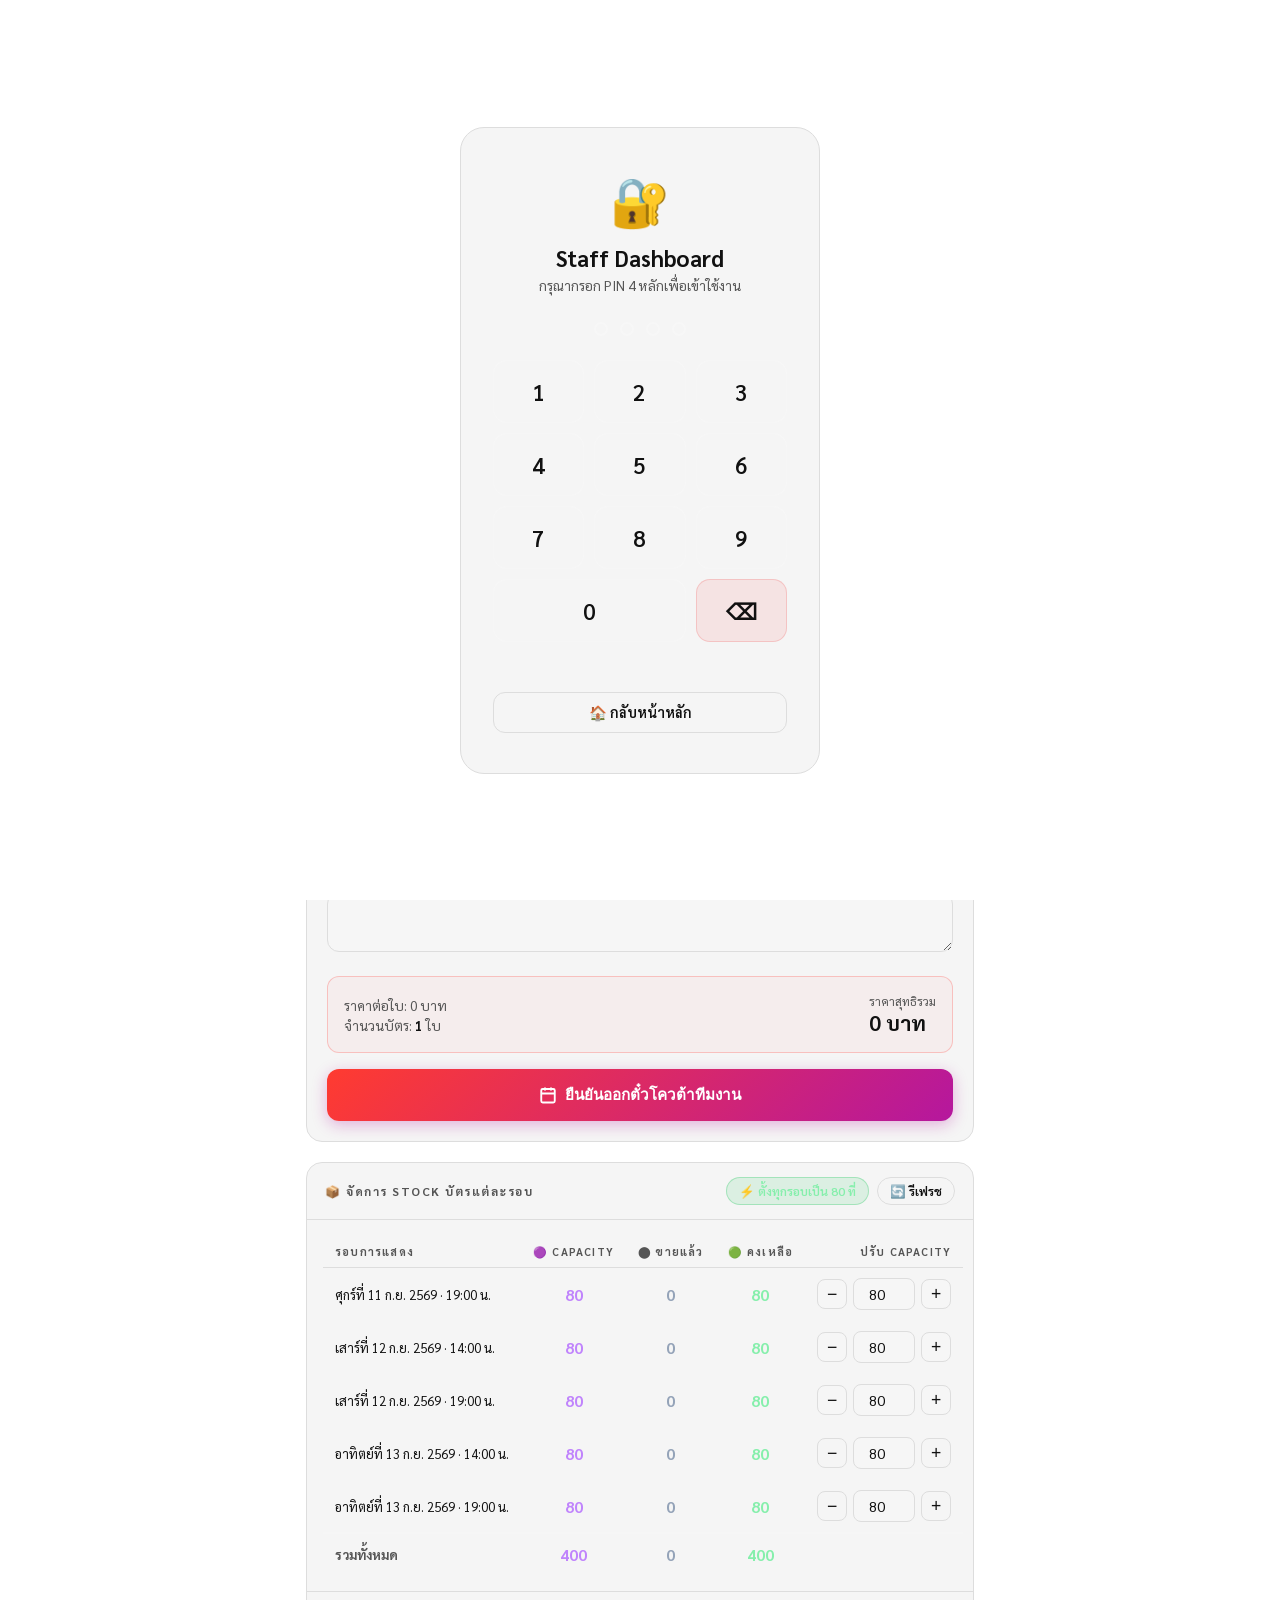
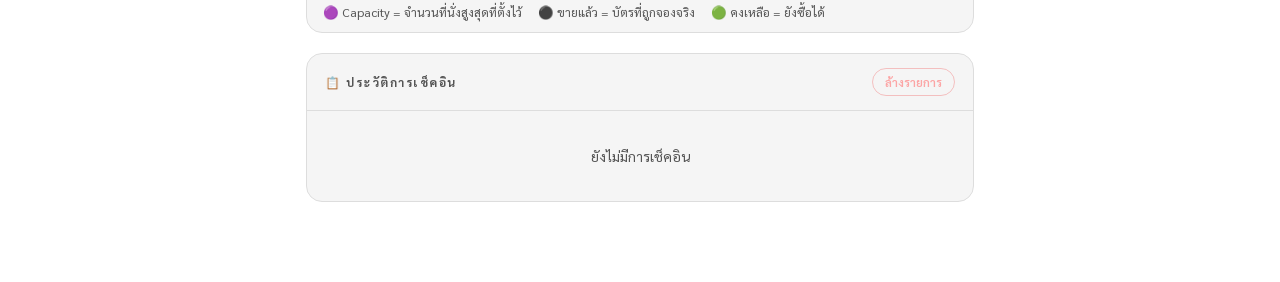
==== commit fea19635: "Add reset all capacity to 80 button and auto-migration of legacy stock values" ====
--- a/staff.html
+++ b/staff.html
@@ -862,7 +862,10 @@
   <div class="card" id="stock-card">
     <div class="card-header">
       <span class="card-title">📦 จัดการ Stock บัตรแต่ละรอบ</span>
-      <button class="btn btn-check" onclick="renderStockTable()">🔄 รีเฟรช</button>
+      <div style="display:flex;gap:8px">
+        <button class="btn btn-check" onclick="resetAllCapacityTo80()" style="font-size:0.78rem;padding:5px 12px;background:rgba(34,197,94,0.12);border-color:rgba(34,197,94,0.3);color:#86efac;">⚡ ตั้งทุกรอบเป็น 80 ที่</button>
+        <button class="btn btn-check" onclick="renderStockTable()" style="font-size:0.78rem;padding:5px 12px;">🔄 รีเฟรช</button>
+      </div>
     </div>
     <div class="stock-wrap" id="stock-table-wrap"></div>
     <div class="stock-footer">
@@ -1053,6 +1056,24 @@
 // INIT
 // ═══════════════════════════════════════════════════════════════
 document.addEventListener('DOMContentLoaded', async () => {
+  // Auto-migrate legacy stock values to 80
+  try {
+    const stock = JSON.parse(localStorage.getItem('theater_stock') || '{}');
+    let changed = false;
+    SCHEDULE.forEach(d => {
+      d.slots.forEach(slot => {
+        const key = getSlotKey(d.id, slot);
+        if (stock[key] === 85 || stock[key] === 84 || stock[key] === 82 || typeof stock[key] !== 'number') {
+          stock[key] = 80;
+          changed = true;
+        }
+      });
+    });
+    if (changed) {
+      localStorage.setItem('theater_stock', JSON.stringify(stock));
+    }
+  } catch(e){}
+
   // PIN is always required on every page load — no session bypass
   updateStats();
   renderLog();
@@ -2258,6 +2279,20 @@
     </table>`;
 }
 
+function resetAllCapacityTo80() {
+  const stock = {};
+  SCHEDULE.forEach(d => {
+    d.slots.forEach(slot => {
+      const key = getSlotKey(d.id, slot);
+      stock[key] = 80;
+      syncCapacityToSheets(key, 80);
+    });
+  });
+  localStorage.setItem('theater_stock', JSON.stringify(stock));
+  renderStockTable();
+  showToastStaff('✅ ปรับ Capacity ทุกรอบเป็น 80 ที่นั่งเรียบร้อยแล้ว!');
+}
+
 async function adjustCapacity(key, delta) {
   const stock   = JSON.parse(localStorage.getItem('theater_stock') || '{}');
   const current = getSlotCapacity(key);
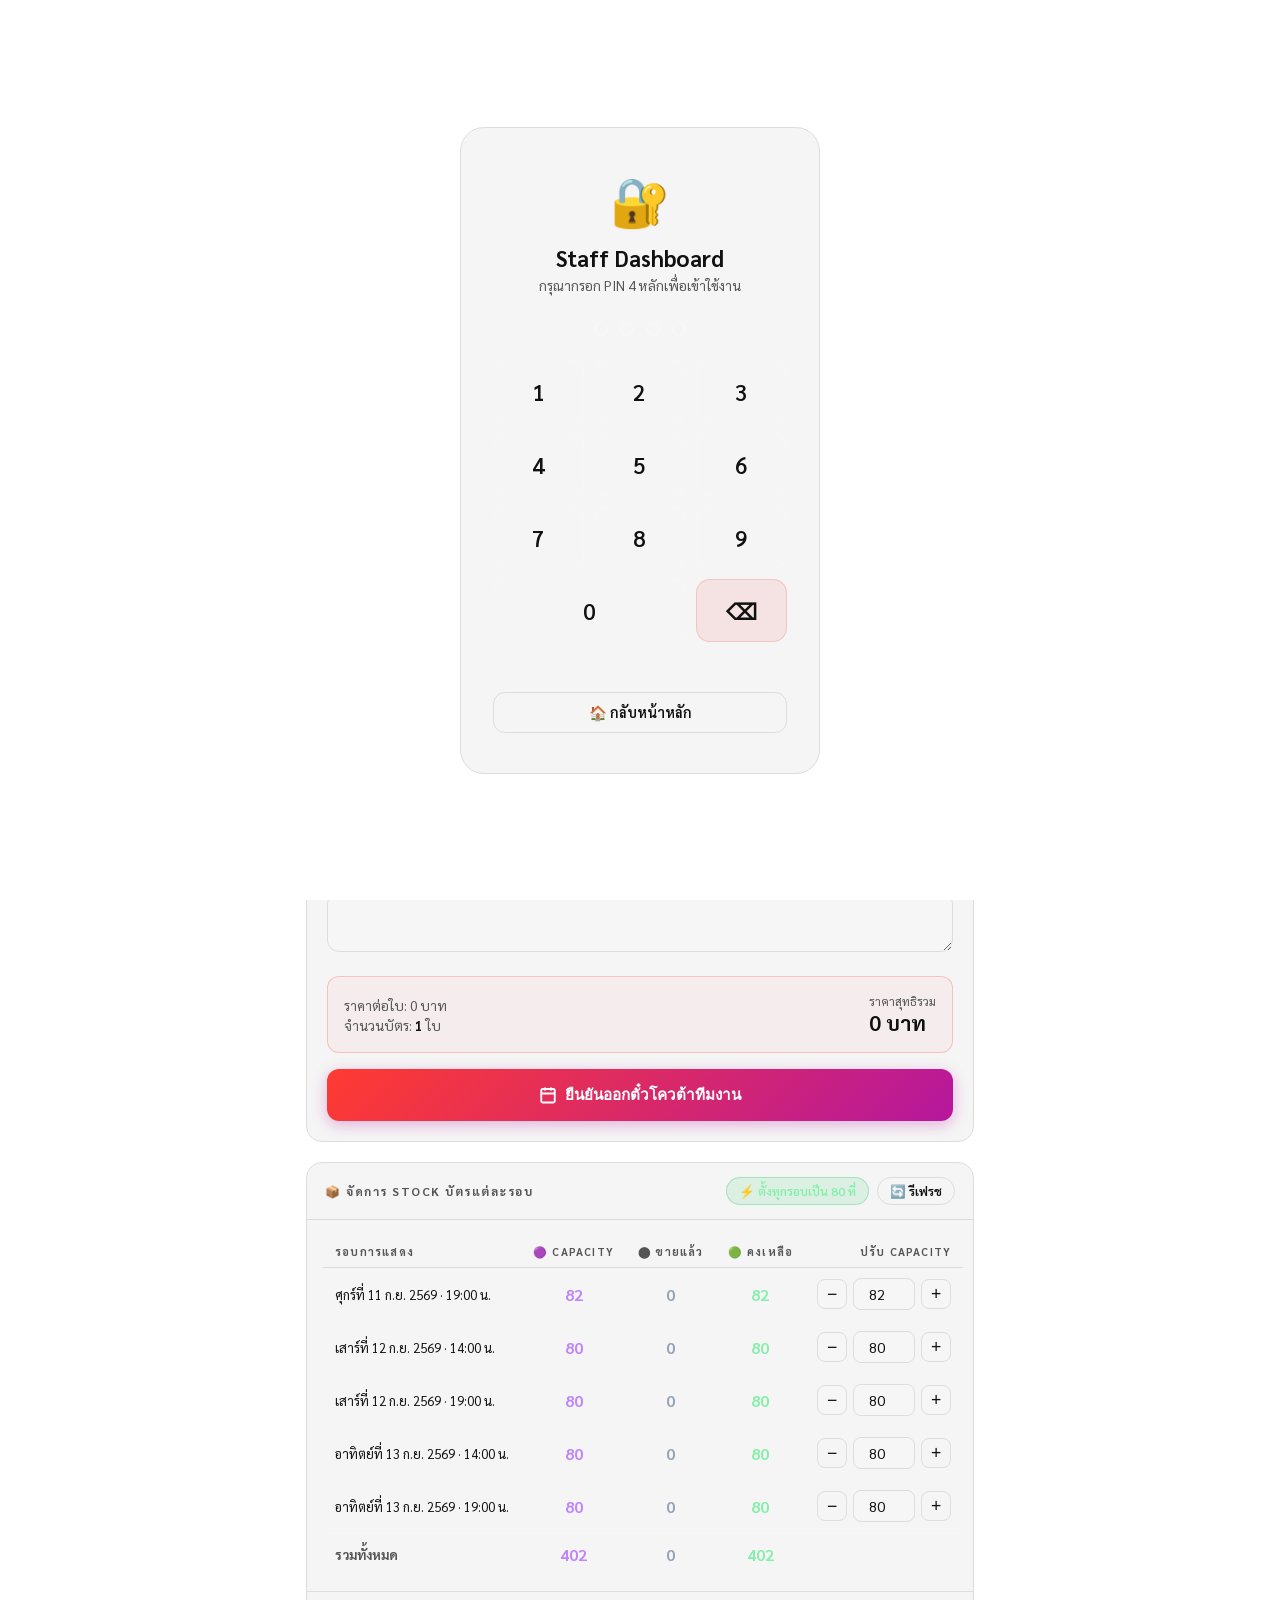
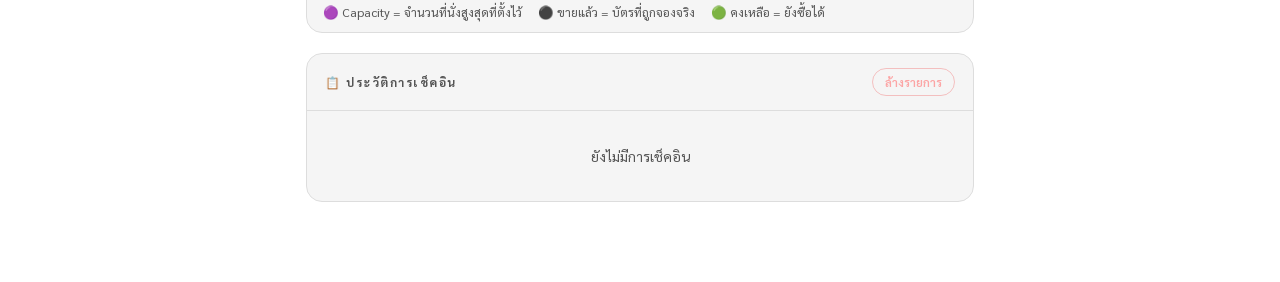
==== commit ec6fd960: "Set first round capacity to 82 seats and allow customized slot capacities" ====
--- a/staff.html
+++ b/staff.html
@@ -938,13 +938,17 @@
 // ═ SLOT HELPERS ═════════════════════════════════════════════════
 function getSlotKey(dateId, slot) { return `${dateId}|${slot}`; }
 
+function getSlotDefaultCapacity(key) {
+  return (key === 'w1-fri|19:00') ? 82 : 80;
+}
+
 function getSlotCapacity(key) {
   const stock = JSON.parse(localStorage.getItem('theater_stock') || '{}');
   const val = Number(stock[key]);
   if (!isNaN(val) && val > 0 && val !== 85) {
     return val;
   }
-  return DEFAULT_CAPACITY;
+  return getSlotDefaultCapacity(key);
 }
 
 function getStaffSoldCount(dateId, slot) {
@@ -1056,15 +1060,16 @@
 // INIT
 // ═══════════════════════════════════════════════════════════════
 document.addEventListener('DOMContentLoaded', async () => {
-  // Auto-migrate legacy stock values to 80
+  // Auto-migrate legacy stock values
   try {
     const stock = JSON.parse(localStorage.getItem('theater_stock') || '{}');
     let changed = false;
     SCHEDULE.forEach(d => {
       d.slots.forEach(slot => {
         const key = getSlotKey(d.id, slot);
-        if (stock[key] === 85 || stock[key] === 84 || stock[key] === 82 || typeof stock[key] !== 'number') {
-          stock[key] = 80;
+        const defaultVal = getSlotDefaultCapacity(key);
+        if (stock[key] === 85 || typeof stock[key] !== 'number' || (key === 'w1-fri|19:00' && stock[key] === 80)) {
+          stock[key] = defaultVal;
           changed = true;
         }
       });
@@ -1808,7 +1813,11 @@
               const slotKey = key.replace('capacity|', '');
               const parsedVal = parseInt(data.settings[key], 10);
               if (!isNaN(parsedVal) && parsedVal >= 0) {
-                stock[slotKey] = parsedVal;
+                if (parsedVal === 85) {
+                  stock[slotKey] = getSlotDefaultCapacity(slotKey);
+                } else {
+                  stock[slotKey] = parsedVal;
+                }
               }
             }
           });
@@ -2279,19 +2288,21 @@
     </table>`;
 }
 
-function resetAllCapacityTo80() {
+function resetAllCapacityToDefault() {
   const stock = {};
   SCHEDULE.forEach(d => {
     d.slots.forEach(slot => {
       const key = getSlotKey(d.id, slot);
-      stock[key] = 80;
-      syncCapacityToSheets(key, 80);
+      const val = getSlotDefaultCapacity(key);
+      stock[key] = val;
+      syncCapacityToSheets(key, val);
     });
   });
   localStorage.setItem('theater_stock', JSON.stringify(stock));
   renderStockTable();
-  showToastStaff('✅ ปรับ Capacity ทุกรอบเป็น 80 ที่นั่งเรียบร้อยแล้ว!');
-}
+  showToastStaff('✅ รีเซ็ต Capacity ทุกรอบเป็นค่าเริ่มต้นเรียบร้อยแล้ว!');
+}
+const resetAllCapacityTo80 = resetAllCapacityToDefault;
 
 async function adjustCapacity(key, delta) {
   const stock   = JSON.parse(localStorage.getItem('theater_stock') || '{}');
@@ -2332,6 +2343,10 @@
 
 function syncCapacityToSheets(key, val) {
   if (typeof APPS_SCRIPT_URL !== 'undefined' && APPS_SCRIPT_URL && APPS_SCRIPT_URL !== 'YOUR_APPS_SCRIPT_URL_HERE') {
+    // 1. Send via GET (zero CORS/redirect restrictions)
+    fetch(`${APPS_SCRIPT_URL}?action=updateSetting&key=${encodeURIComponent('capacity|' + key)}&value=${encodeURIComponent(String(val))}`)
+      .catch(() => {});
+    // 2. Also send via POST
     fetch(APPS_SCRIPT_URL, {
       method: 'POST',
       mode: 'no-cors',
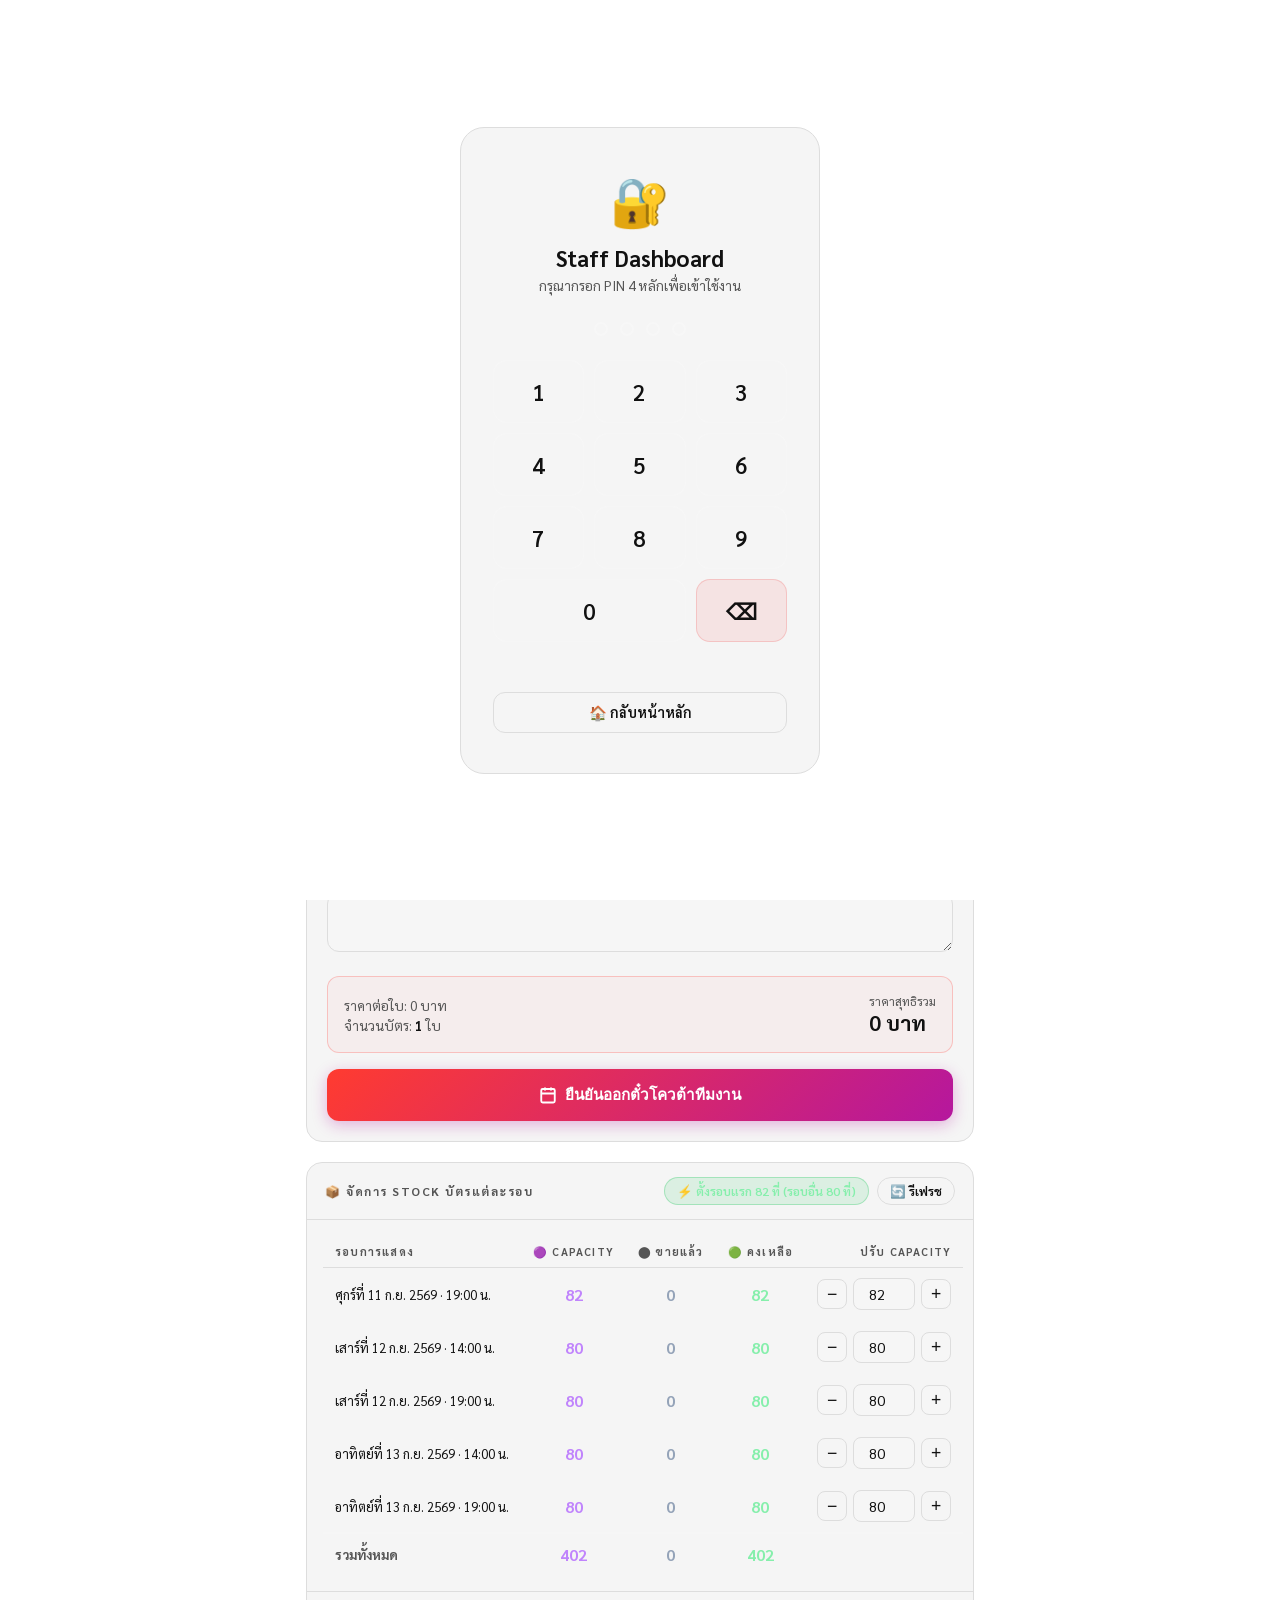
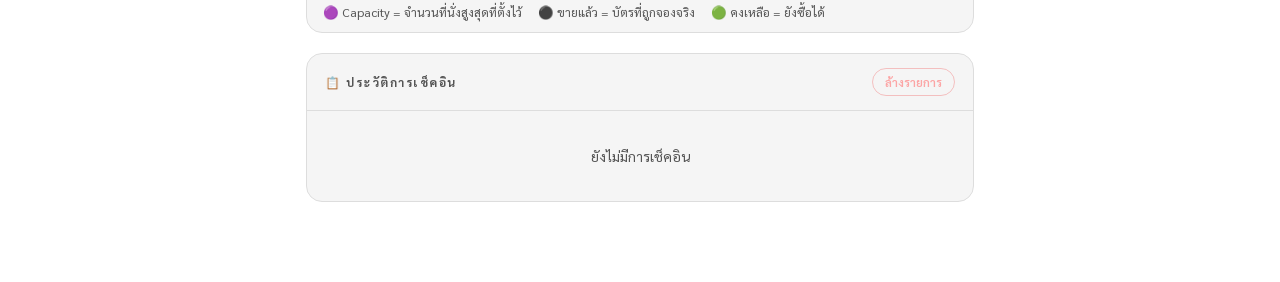
==== commit 364ddf55: "Fix lingering legacy test capacities for Saturday/Sunday 19:00, strictly enforce 82 for round 1 and " ====
--- a/staff.html
+++ b/staff.html
@@ -863,7 +863,7 @@
     <div class="card-header">
       <span class="card-title">📦 จัดการ Stock บัตรแต่ละรอบ</span>
       <div style="display:flex;gap:8px">
-        <button class="btn btn-check" onclick="resetAllCapacityTo80()" style="font-size:0.78rem;padding:5px 12px;background:rgba(34,197,94,0.12);border-color:rgba(34,197,94,0.3);color:#86efac;">⚡ ตั้งทุกรอบเป็น 80 ที่</button>
+        <button class="btn btn-check" onclick="resetAllCapacityToDefault()" style="font-size:0.78rem;padding:5px 12px;background:rgba(34,197,94,0.12);border-color:rgba(34,197,94,0.3);color:#86efac;">⚡ ตั้งรอบแรก 82 ที่ (รอบอื่น 80 ที่)</button>
         <button class="btn btn-check" onclick="renderStockTable()" style="font-size:0.78rem;padding:5px 12px;">🔄 รีเฟรช</button>
       </div>
     </div>
@@ -942,13 +942,20 @@
   return (key === 'w1-fri|19:00') ? 82 : 80;
 }
 
+function sanitizeCapacityValue(slotKey, rawVal) {
+  const num = parseInt(rawVal, 10);
+  if (isNaN(num) || num <= 0) return getSlotDefaultCapacity(slotKey);
+  // ล้างค่าตกค้างเดิมจากการทดสอบ:
+  if (slotKey === 'w1-sat|19:00' && (num === 84 || num === 85)) return 80;
+  if (slotKey === 'w1-sun|19:00' && (num === 82 || num === 85)) return 80;
+  if (slotKey === 'w1-fri|19:00' && (num === 80 || num === 85)) return 82;
+  if (num === 85) return getSlotDefaultCapacity(slotKey);
+  return num;
+}
+
 function getSlotCapacity(key) {
   const stock = JSON.parse(localStorage.getItem('theater_stock') || '{}');
-  const val = Number(stock[key]);
-  if (!isNaN(val) && val > 0 && val !== 85) {
-    return val;
-  }
-  return getSlotDefaultCapacity(key);
+  return sanitizeCapacityValue(key, stock[key]);
 }
 
 function getStaffSoldCount(dateId, slot) {
@@ -1067,9 +1074,9 @@
     SCHEDULE.forEach(d => {
       d.slots.forEach(slot => {
         const key = getSlotKey(d.id, slot);
-        const defaultVal = getSlotDefaultCapacity(key);
-        if (stock[key] === 85 || typeof stock[key] !== 'number' || (key === 'w1-fri|19:00' && stock[key] === 80)) {
-          stock[key] = defaultVal;
+        const sanitized = sanitizeCapacityValue(key, stock[key]);
+        if (stock[key] !== sanitized) {
+          stock[key] = sanitized;
           changed = true;
         }
       });
@@ -1811,14 +1818,7 @@
           Object.keys(data.settings).forEach(key => {
             if (key.startsWith('capacity|')) {
               const slotKey = key.replace('capacity|', '');
-              const parsedVal = parseInt(data.settings[key], 10);
-              if (!isNaN(parsedVal) && parsedVal >= 0) {
-                if (parsedVal === 85) {
-                  stock[slotKey] = getSlotDefaultCapacity(slotKey);
-                } else {
-                  stock[slotKey] = parsedVal;
-                }
-              }
+              stock[slotKey] = sanitizeCapacityValue(slotKey, data.settings[key]);
             }
           });
           localStorage.setItem('theater_stock', JSON.stringify(stock));
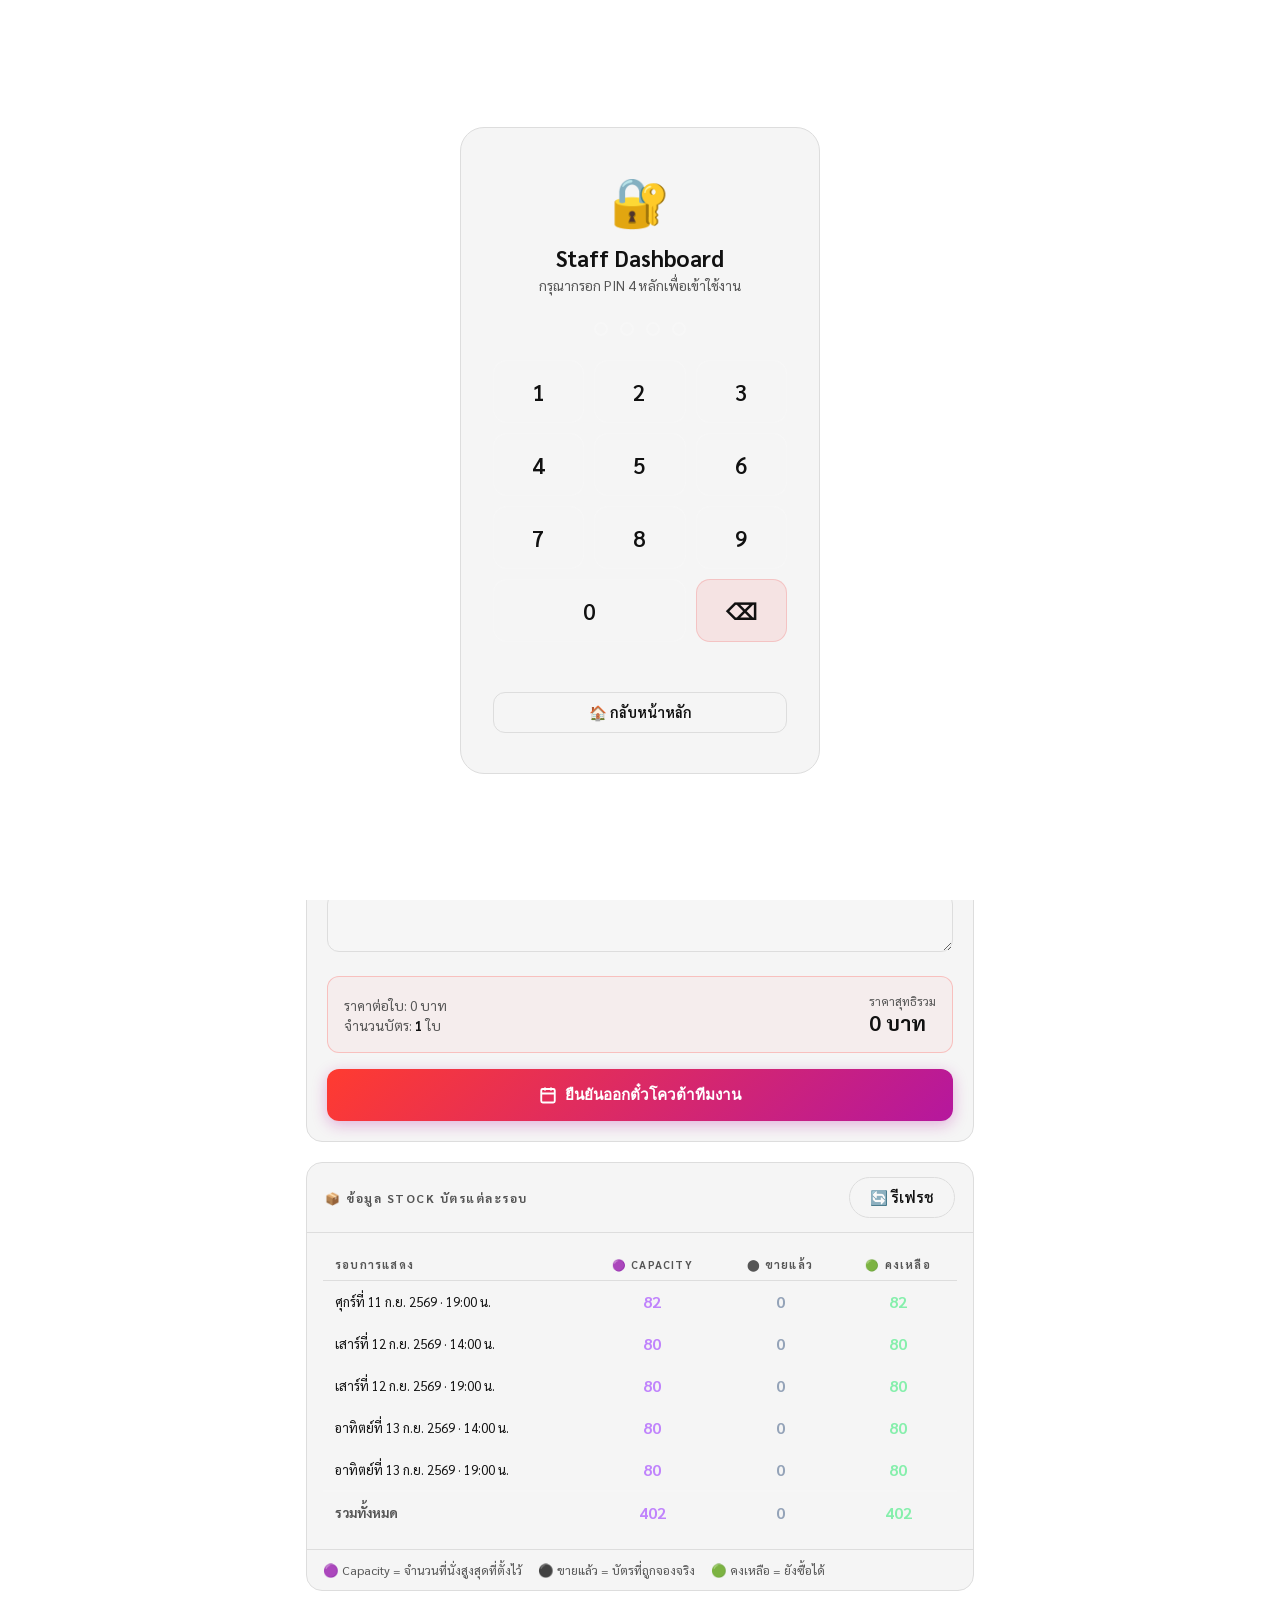
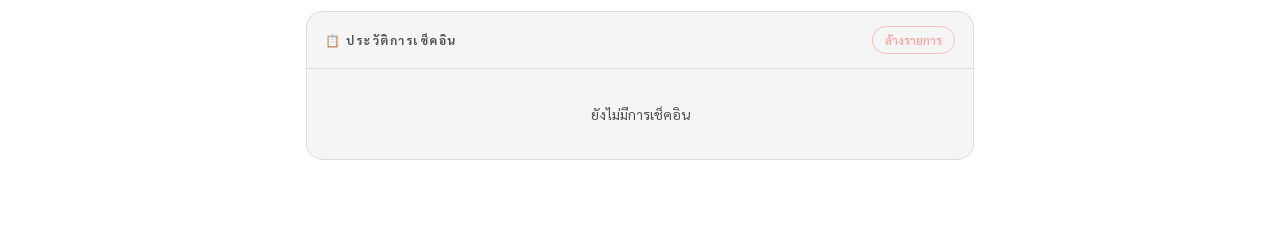
==== commit 22b9db1b: "Remove manual capacity adjustment column from stock table in staff.html" ====
--- a/staff.html
+++ b/staff.html
@@ -861,11 +861,8 @@
   <!-- STOCK MANAGEMENT -->
   <div class="card" id="stock-card">
     <div class="card-header">
-      <span class="card-title">📦 จัดการ Stock บัตรแต่ละรอบ</span>
-      <div style="display:flex;gap:8px">
-        <button class="btn btn-check" onclick="resetAllCapacityToDefault()" style="font-size:0.78rem;padding:5px 12px;background:rgba(34,197,94,0.12);border-color:rgba(34,197,94,0.3);color:#86efac;">⚡ ตั้งรอบแรก 82 ที่ (รอบอื่น 80 ที่)</button>
-        <button class="btn btn-check" onclick="renderStockTable()" style="font-size:0.78rem;padding:5px 12px;">🔄 รีเฟรช</button>
-      </div>
+      <span class="card-title">📦 ข้อมูล Stock บัตรแต่ละรอบ</span>
+      <button class="btn btn-check" onclick="renderStockTable()">🔄 รีเฟรช</button>
     </div>
     <div class="stock-wrap" id="stock-table-wrap"></div>
     <div class="stock-footer">
@@ -2250,20 +2247,11 @@
       const remClass = isFull ? 'stock-zero' : isLow ? 'stock-low' : 'stock-ok';
       const label = makeShowDateLabel(d.dateLabel, slot);
       const soldOut = isFull ? `<span class="stock-soldout-badge">SOLD OUT</span>` : '';
-      const inputId = `si_${d.id}_${slot.replace(':', '')}`;
-
       rows += `<tr class="${isFull ? 'stock-row-full' : ''}">
         <td class="stock-label">${escHtml(label)}${soldOut}</td>
         <td class="stock-num stock-cap">${cap}</td>
         <td class="stock-num stock-sold">${sold}</td>
         <td class="stock-num ${remClass}">${rem}</td>
-        <td class="stock-actions">
-          <button class="btn-stock-adj" onclick="adjustCapacity('${key}', -1)">−</button>
-          <input type="number" class="stock-input" id="${inputId}" value="${cap}"
-                 min="${sold}" max="999"
-                 onchange="setCapacity('${key}', this.value)" />
-          <button class="btn-stock-adj" onclick="adjustCapacity('${key}', 1)">+</button>
-        </td>
       </tr>`;
     });
   });
@@ -2275,7 +2263,6 @@
         <th style="text-align:center">🟣 Capacity</th>
         <th style="text-align:center">⬤ ขายแล้ว</th>
         <th style="text-align:center">🟢 คงเหลือ</th>
-        <th style="text-align:right">ปรับ Capacity</th>
       </tr></thead>
       <tbody>${rows}</tbody>
       <tfoot><tr style="border-top:2px solid rgba(255,255,255,0.12);font-weight:700">
@@ -2283,7 +2270,6 @@
         <td class="stock-num stock-cap">${totalCap}</td>
         <td class="stock-num stock-sold">${totalSold}</td>
         <td class="stock-num ${totalRem <= 0 ? 'stock-zero' : totalRem <= 20 ? 'stock-low' : 'stock-ok'}">${totalRem}</td>
-        <td></td>
       </tr></tfoot>
     </table>`;
 }
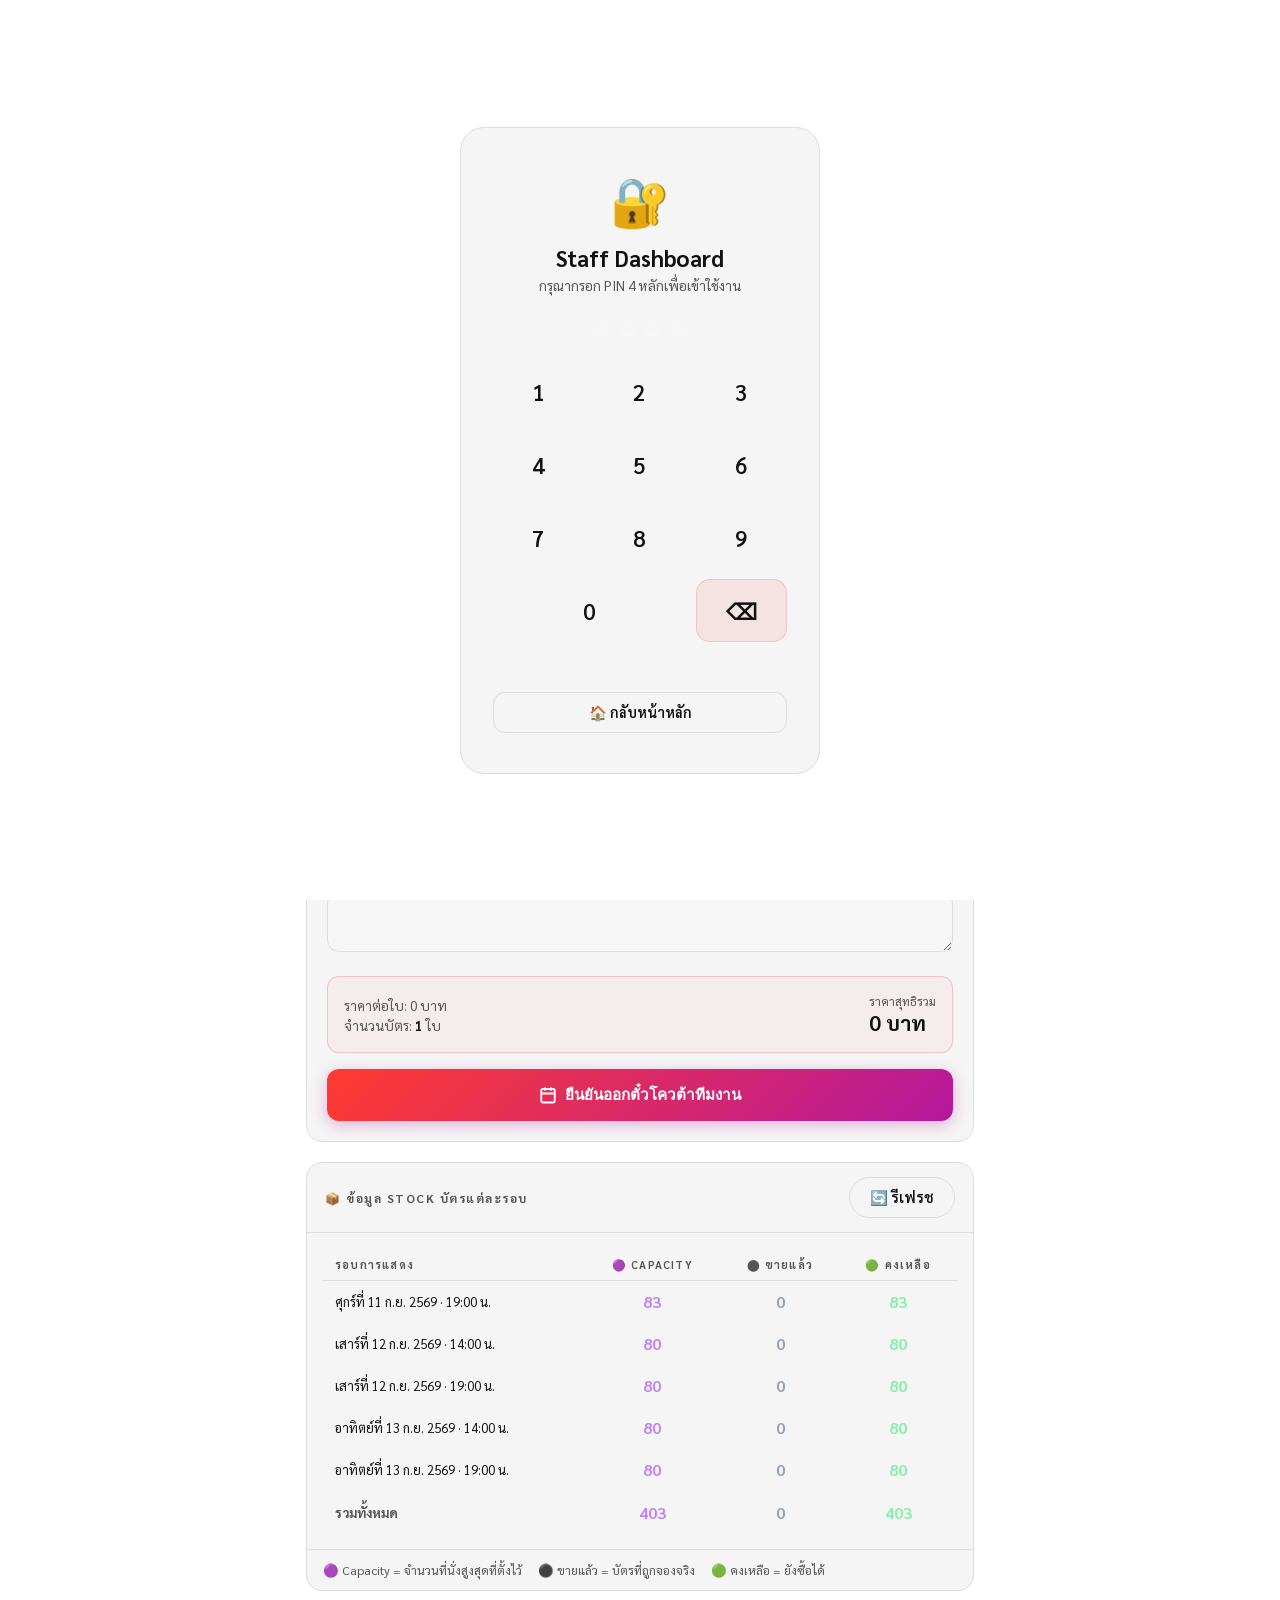
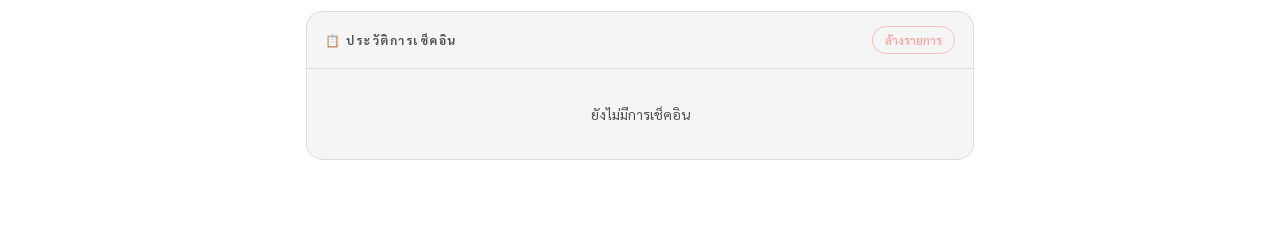
==== commit d2dc4201: "Update first round capacity to 83 seats and keep rounds 2-5 at 80 seats" ====
--- a/staff.html
+++ b/staff.html
@@ -936,7 +936,7 @@
 function getSlotKey(dateId, slot) { return `${dateId}|${slot}`; }
 
 function getSlotDefaultCapacity(key) {
-  return (key === 'w1-fri|19:00') ? 82 : 80;
+  return (key === 'w1-fri|19:00') ? 83 : 80;
 }
 
 function sanitizeCapacityValue(slotKey, rawVal) {
@@ -945,7 +945,7 @@
   // ล้างค่าตกค้างเดิมจากการทดสอบ:
   if (slotKey === 'w1-sat|19:00' && (num === 84 || num === 85)) return 80;
   if (slotKey === 'w1-sun|19:00' && (num === 82 || num === 85)) return 80;
-  if (slotKey === 'w1-fri|19:00' && (num === 80 || num === 85)) return 82;
+  if (slotKey === 'w1-fri|19:00' && (num === 80 || num === 82 || num === 85)) return 83;
   if (num === 85) return getSlotDefaultCapacity(slotKey);
   return num;
 }
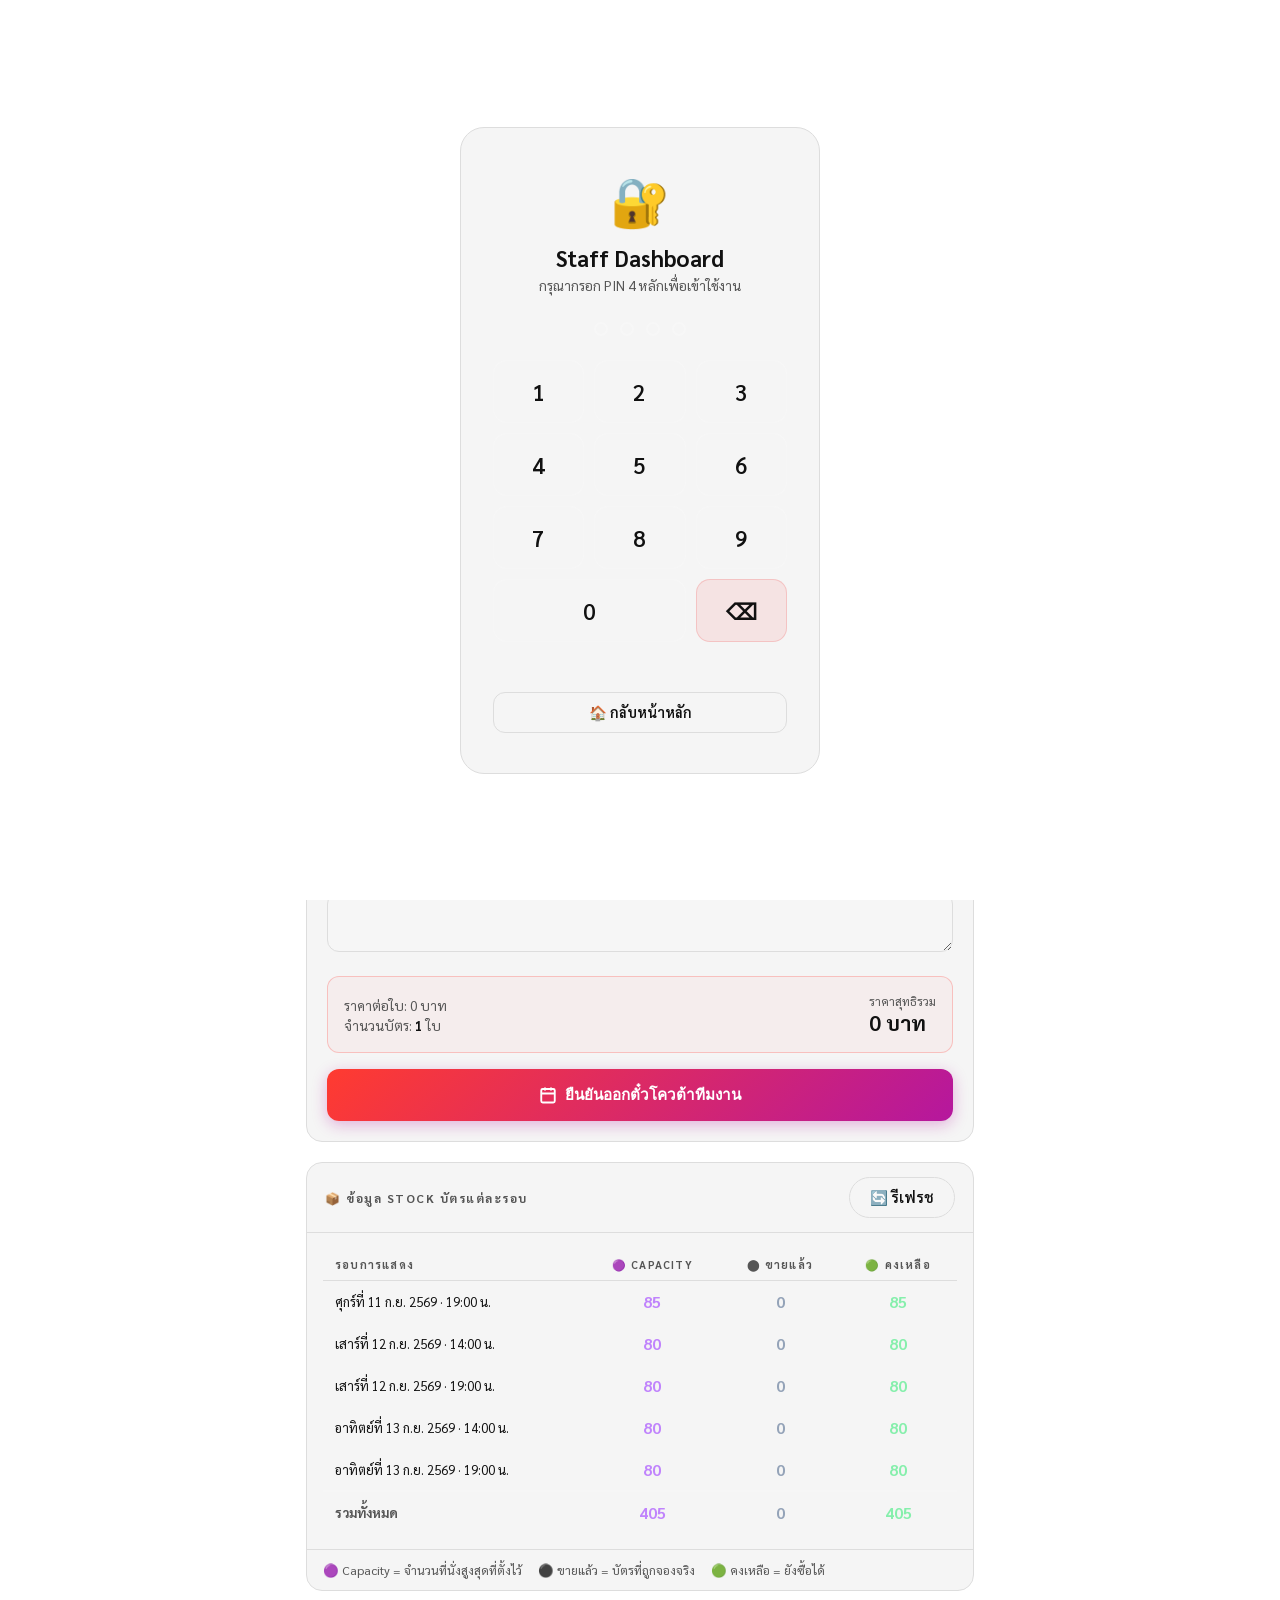
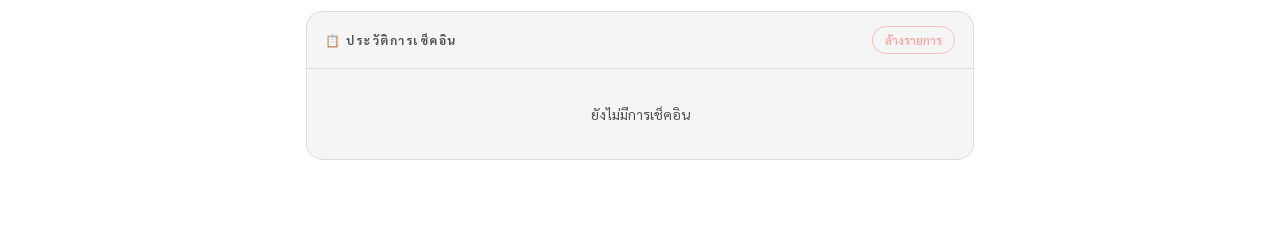
==== commit 9cc281bb: "Update first round capacity to 85 people and keep rounds 2-5 at 80" ====
--- a/staff.html
+++ b/staff.html
@@ -936,7 +936,7 @@
 function getSlotKey(dateId, slot) { return `${dateId}|${slot}`; }
 
 function getSlotDefaultCapacity(key) {
-  return (key === 'w1-fri|19:00') ? 83 : 80;
+  return (key === 'w1-fri|19:00') ? 85 : 80;
 }
 
 function sanitizeCapacityValue(slotKey, rawVal) {
@@ -945,7 +945,8 @@
   // ล้างค่าตกค้างเดิมจากการทดสอบ:
   if (slotKey === 'w1-sat|19:00' && (num === 84 || num === 85)) return 80;
   if (slotKey === 'w1-sun|19:00' && (num === 82 || num === 85)) return 80;
-  if (slotKey === 'w1-fri|19:00' && (num === 80 || num === 82 || num === 85)) return 83;
+  if (slotKey === 'w1-fri|19:00' && (num === 80 || num === 82 || num === 83)) return 85;
+  if (slotKey === 'w1-fri|19:00' && num === 85) return 85;
   if (num === 85) return getSlotDefaultCapacity(slotKey);
   return num;
 }
